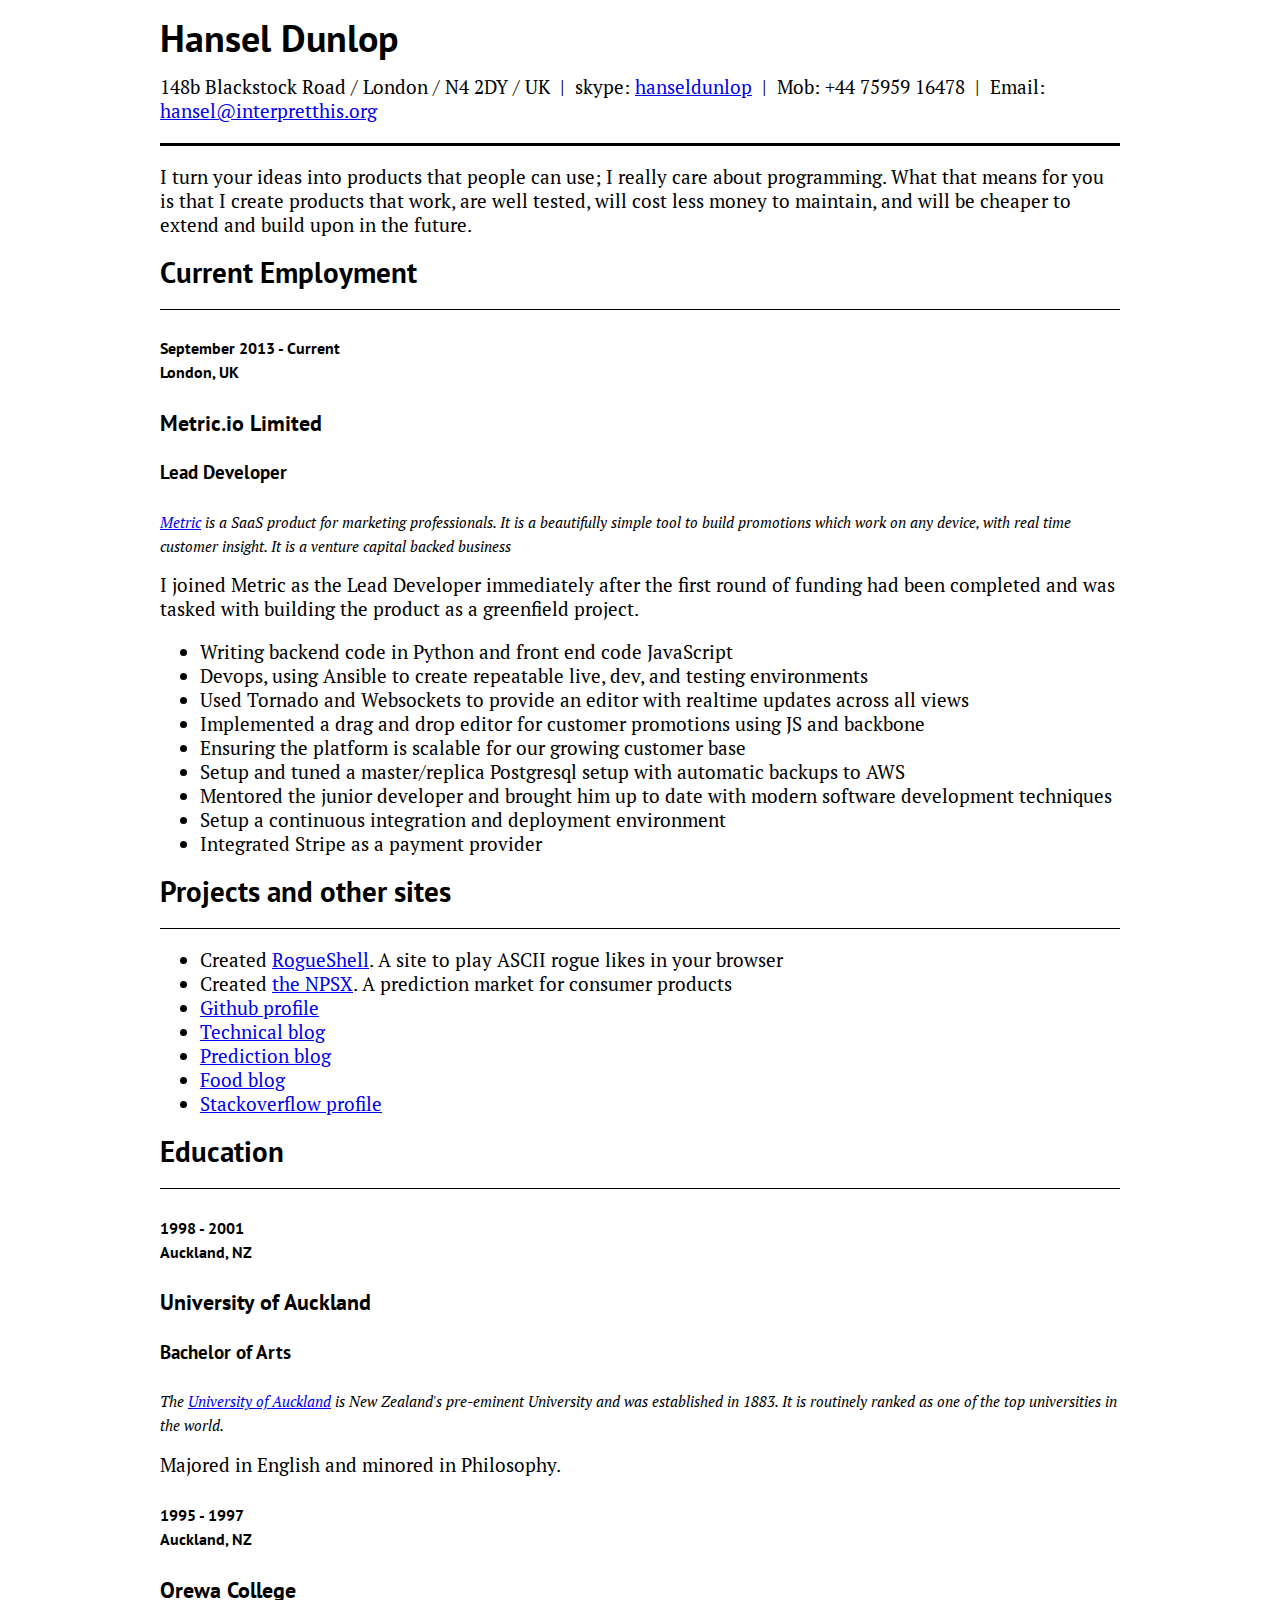
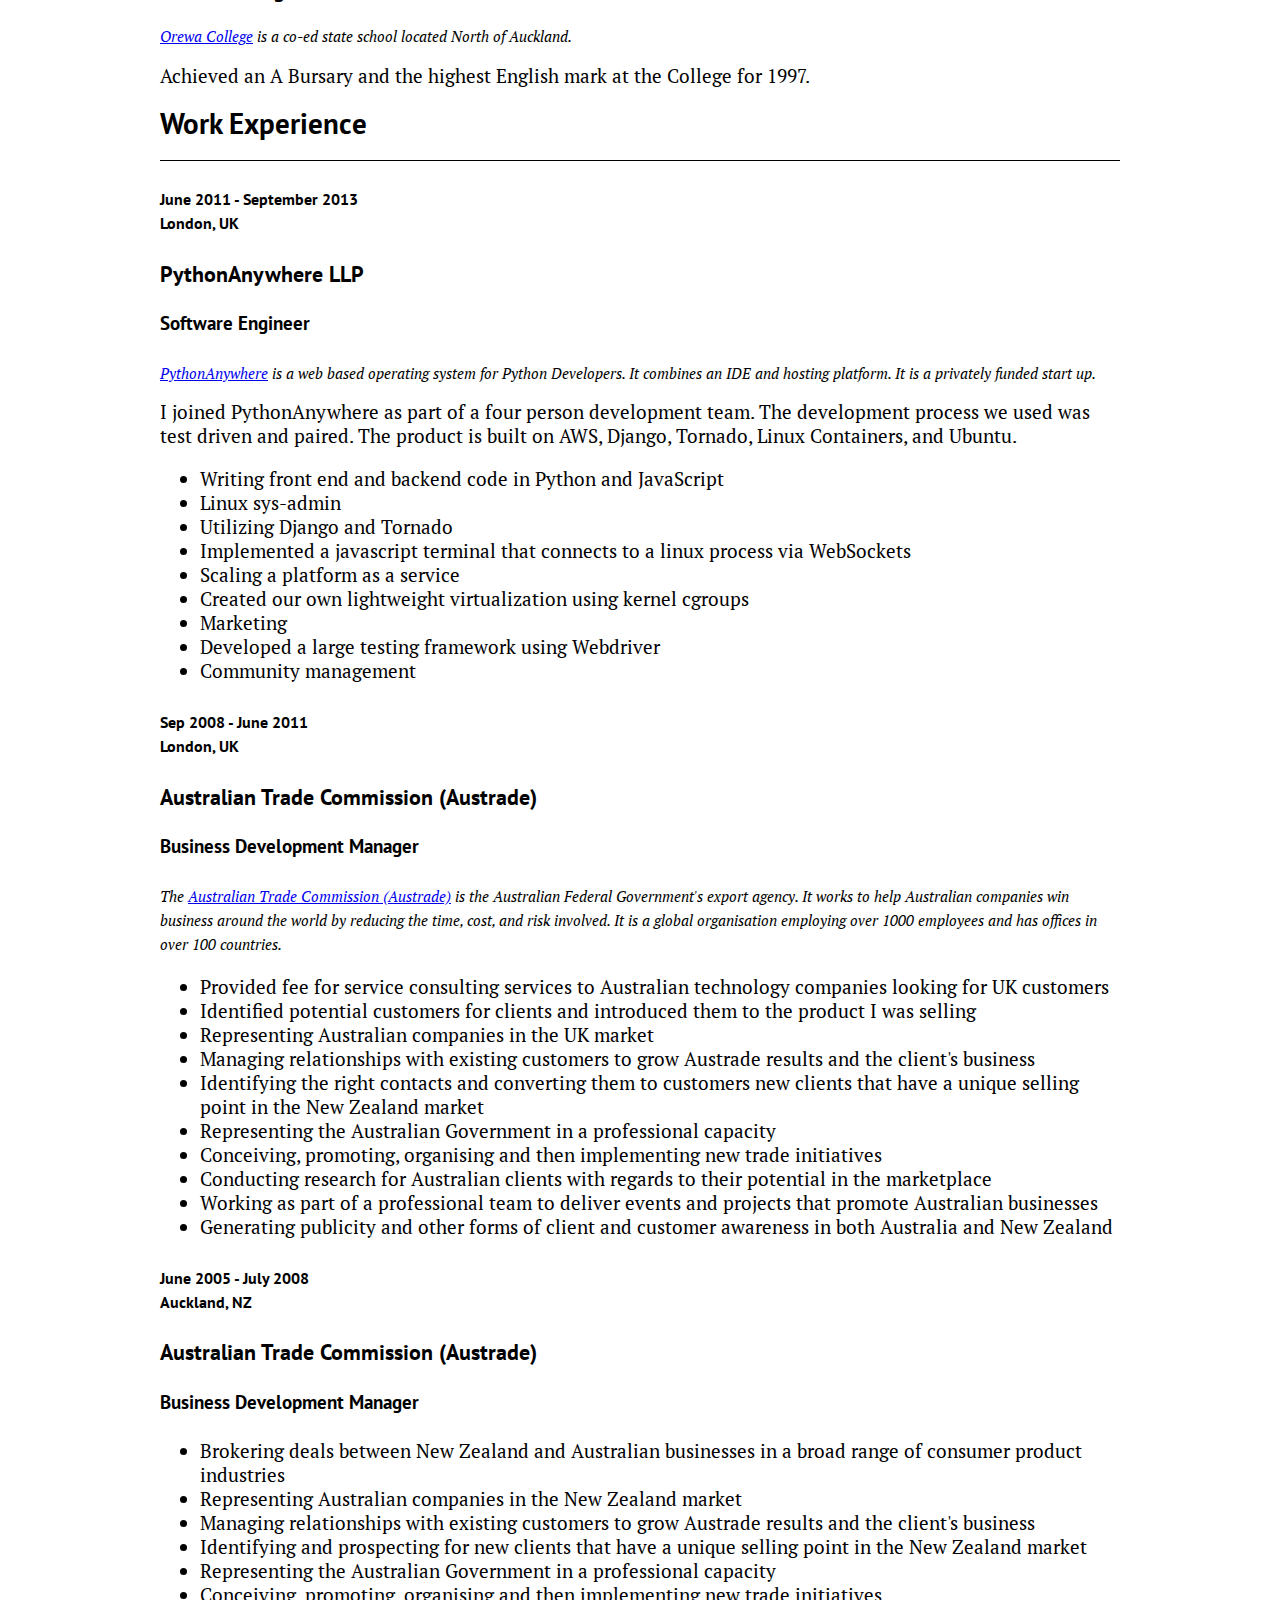
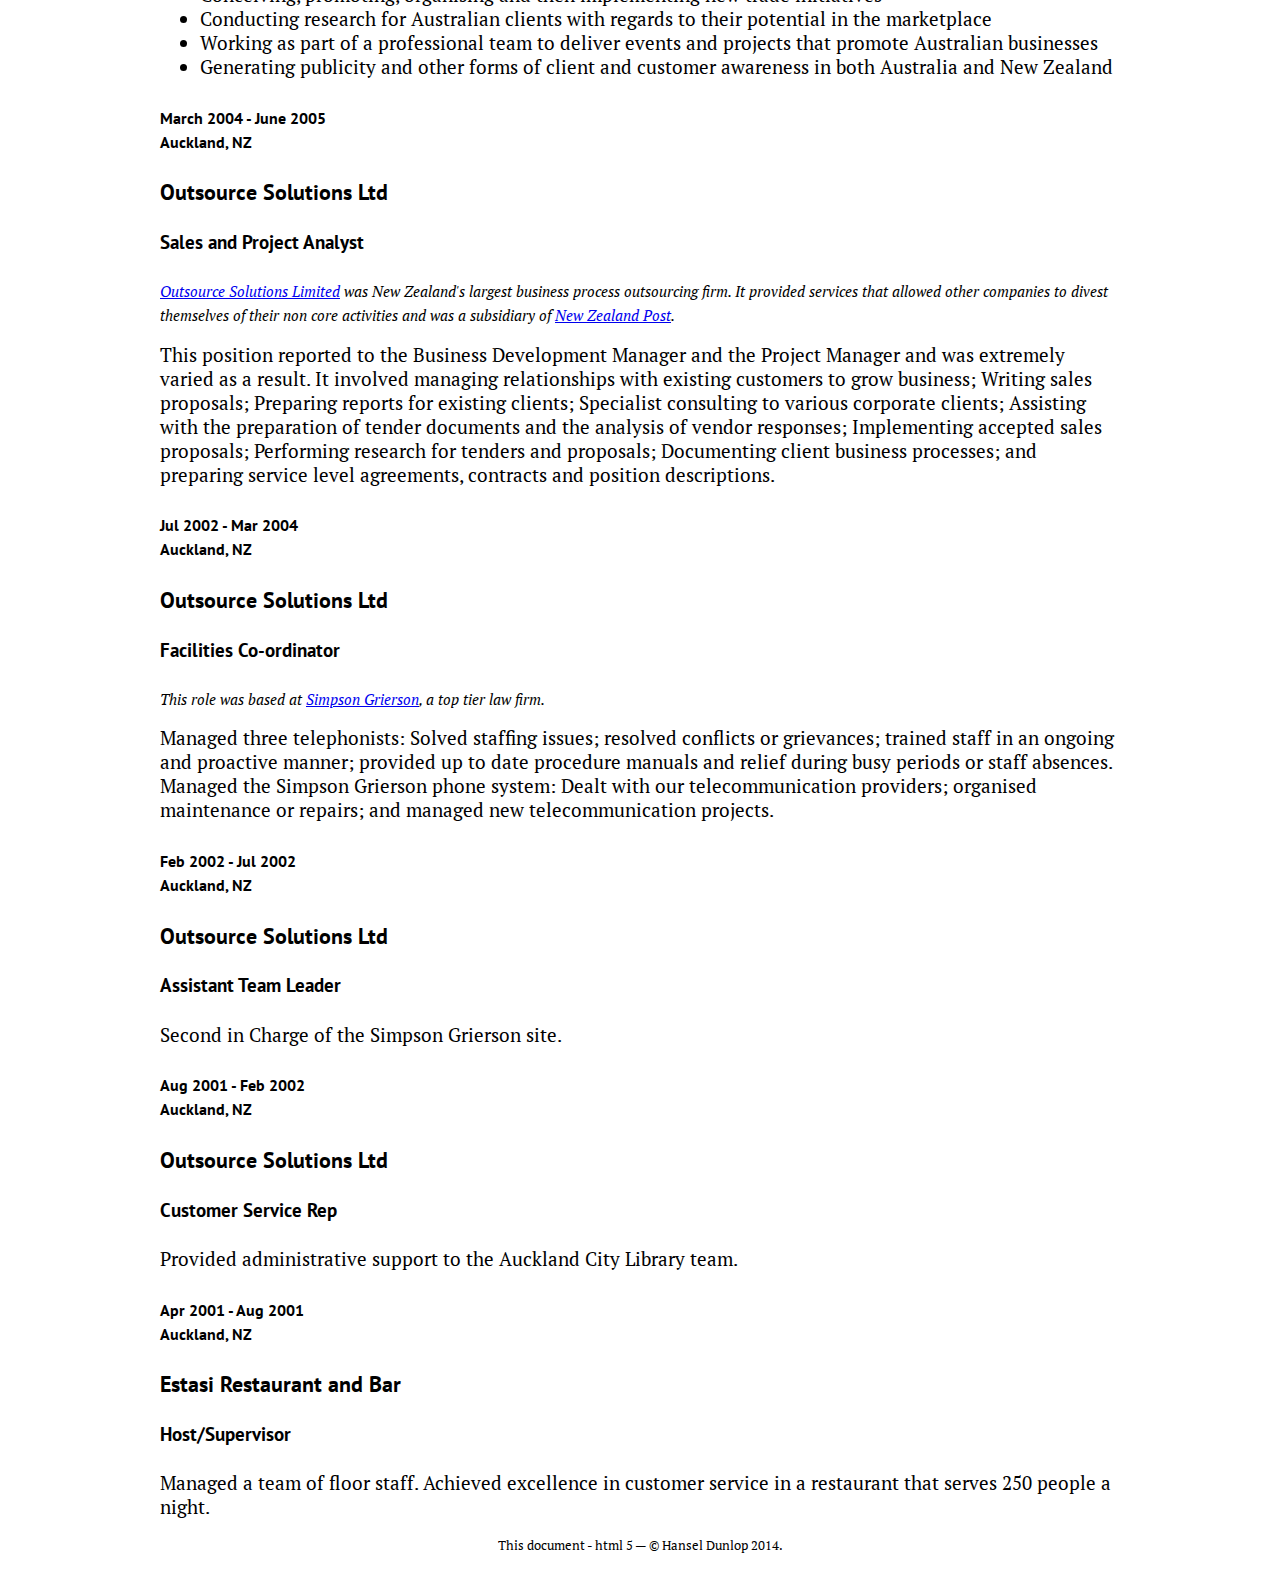
==== www.interpretthis.org/static/resume-responsive.html @ 885ff1b5 "First commit with both blogs and squid service bundled together" ====
<!doctype html> 

<html>

<head>

    <title>Hansel Dunlop - Resume</title>

    <meta charset="utf-8">
    <meta content="hansel,dunlop" name="keywords" />
    <meta content="Resume for Hansel Dunlop" name="description" />
    <meta content="vim" name="GENERATOR" />

    <meta content="Hansel Dunlop" name="author" />
    <meta content="Hansel Dunlop 2013" name="copyright" />
    <meta content="all" name="robots" />

    <link href='http://fonts.googleapis.com/css?family=PT+Serif:400,700,400italic,700italic' rel='stylesheet' type='text/css'>
    <link href='http://fonts.googleapis.com/css?family=PT+Sans+Narrow:400,700' rel='stylesheet' type='text/css'>
    <link href='http://fonts.googleapis.com/css?family=PT+Sans:400,700,400italic,700italic' rel='stylesheet' type='text/css'>

<style type="text/css">
    body {
        font-family: "PT Serif", serif;
        text-rendering: optimizeLegibility;
        font-size: 120%;
        line-height: 1.25em;
        margin: auto;
        width: 80%;
        max-width: 960px;
    }

    h1, h2, h3, h4, h5 {

        font-family: "PT Sans", monospace;

    }

    .additional-info {
        font-style: italic;
        font-size: 80%;
    }

    .divider {
        clear: both;
        margin-top: 5px;
        margin-bottom: 14px; 
        border-top: solid 1px #000;
    }

    .wide-divider {
        border-top: solid 3px #000;
    }

    .credits {
        font-size: 70%;
    }


</style>

</head>
<body>

<div id="content">
<h1>Hansel Dunlop</h1>
<p>
    148b Blackstock Road / London / N4 2DY / UK &nbsp;|&nbsp; 
    skype: <a href="skype:hanseldunlop">hanseldunlop</a> &nbsp;|&nbsp; 
    Mob: +44 75959 16478 &nbsp;|&nbsp; 
    Email: <a href="mailto:hansel@interpretthis.org">hansel@interpretthis.org</a>
</p>

<div class="divider wide-divider"></div>

<p>
    I turn your ideas into products that people can use; I really care about
    programming. What that means for you is that I create products that work, are
    well tested, will cost less money to maintain, and will be cheaper to extend
    and build upon in the future. 
</p>


<h2>Current Employment</h2>
<div class="divider"></div>

<h5>September 2013 - Current<br />London, UK</h5>
<h3>Metric.io Limited</h3>
<h4>Lead Developer</h4>

<div style="clear: both"></div>

<p class="additional-info"><a
    href="http://metric.io">Metric</a> is a SaaS product for marketing
professionals.  It is a beautifully simple tool to build promotions which work
on any device, with real time customer insight. It is a venture capital backed business
</p>

I joined Metric as the Lead Developer immediately after the first round of 
funding had been completed and was tasked with building the product as a greenfield
project.

<ul>
    <li>Writing backend code in Python and front end code JavaScript</li>
    <li>Devops, using Ansible to create repeatable live, dev, and testing environments</li>
    <li>Used Tornado and Websockets to provide an editor with realtime updates across all views</li>
    <li>Implemented a drag and drop editor for customer promotions using JS and backbone</li>
    <li>Ensuring the platform is scalable for our growing customer base</li>
    <li>Setup and tuned a master/replica Postgresql setup with automatic backups to AWS</li>
    <li>Mentored the junior developer and brought him up to date with modern software development techniques</li>
    <li>Setup a continuous integration and deployment environment</li>
    <li>Integrated Stripe as a payment provider</li>
</ul>

<h2>Projects and other sites</h2>
<div class="divider"></div>

<ul>
 

    <li>Created <a href="http://www.rogueshell.com">RogueShell</a>. A site to 
    play ASCII rogue likes in your browser </li>
  
    <li>Created <a href="http://thenpsx.com">the NPSX</a>. A prediction market
    for consumer products</li>
  
    <li><a href="https://github.com/aychedee">Github profile</a></li>
  
    <li><a href="http://www.aychedee.com/">Technical blog</a></li>
    <li><a href="http://www.interpretthis.org/">Prediction blog</a></li>
    <li><a href="http://www.ieatbuttons.com/">Food blog</a></li>
  
    <li><a href="http://stackoverflow.com/users/639295/aychedee">Stackoverflow profile</a></li>

 
</ul>


<h2>Education</h2>
<div class="divider"></div>
<h5>1998 - 2001<br />Auckland, NZ</h5>
<h3>University of Auckland</h3>
<h4>Bachelor of Arts</h4>
<div style="clear: both"></div>

<p class="additional-info">The <a href="http://www.auckland.ac.nz">University of Auckland</a> is New Zealand's pre-eminent University and was established in 1883. It is routinely ranked as one of the top universities in the world.</p>

Majored in English and minored in Philosophy.


<h5>1995 - 1997<br />Auckland, NZ</h5>
<h3>Orewa College</h3>
<div style="clear: both"></div>

<p class="additional-info"> <a href="http://www.orewa.school.nz">Orewa College</a> is a co-ed state school located North of Auckland.</p>

Achieved an A Bursary and the highest English mark at the College for 1997.





<h2>Work Experience</h2>
<div class="divider"></div>

<h5>June 2011 - September 2013<br />London, UK</h5>
<h3>PythonAnywhere LLP</h3>
<h4>Software Engineer</h4>

<div style="clear: both"></div>

<p class="additional-info"><a
    href="http://www.pythonanywhere.com">PythonAnywhere</a> is a web based 
    operating system for Python Developers. It combines an IDE and hosting
    platform. It is a privately funded start up. 
</p>

I joined PythonAnywhere as part of a four person development team. The
development process we used was test driven and paired. The product is built on
AWS, Django, Tornado, Linux Containers, and Ubuntu. 

<ul>
    <li>Writing front end and backend code in Python and JavaScript</li>
    <li>Linux sys-admin</li>
    <li>Utilizing Django and Tornado</li>
    <li>Implemented a javascript terminal that connects to a linux process via WebSockets</li>
    <li>Scaling a platform as a service</li>
    <li>Created our own lightweight virtualization using kernel cgroups</li>
    <li>Marketing</li>
    <li>Developed a large testing framework using Webdriver</li>
    <li>Community management</li>

</ul>

<h5>Sep 2008 - June 2011<br />London, UK</h5>
<h3>Australian Trade Commission (Austrade)</h3>
<h4>Business Development Manager</h4>

<div style="clear: both"></div>

<p class="additional-info">The <a href="http://www.austrade.com">Australian Trade Commission (Austrade)</a> is the Australian Federal Government's export agency.
It works to help Australian companies win business around the world by reducing the time, cost, and risk involved. It is a global 
organisation employing over 1000 employees and has offices in over 100 countries.</p>


<ul>
    <li>Provided fee for service consulting services to Australian technology companies looking for UK customers</li>
    <li>Identified potential customers for clients and introduced them to the product I was selling</li>
    <li>Representing Australian companies in the UK market</li>  
    <li>Managing relationships with existing customers to grow Austrade results and the client's business</li>
    <li>Identifying the right contacts and converting them to customers new clients that have a unique selling point in the New Zealand market </li> 
    <li>Representing the Australian Government in a professional capacity</li> 
    <li>Conceiving, promoting, organising and then implementing new trade initiatives</li> 
    <li>Conducting research for Australian clients with regards to their potential in the marketplace</li> 
    <li>Working as part of a professional team to deliver events and projects that promote Australian businesses</li> 
    <li>Generating publicity and other forms of client and customer awareness in both Australia and New Zealand</li> 

</ul>

<h5>June 2005 - July 2008<br />Auckland, NZ</h5>
<h3>Australian Trade Commission (Austrade)</h3>
<h4>Business Development Manager</h4>


<div style="clear: both"></div>
<p></p>


<ul>
        <li>Brokering deals between New Zealand and Australian businesses in a broad range of consumer product industries</li>
        <li>Representing Australian companies in the New Zealand market  
        <li>Managing relationships with existing customers to grow Austrade results and the client's business</li>
        <li>Identifying and prospecting for new clients that have a unique selling point in the New Zealand market </li> 
        <li>Representing the Australian Government in a professional capacity</li> 
        <li>Conceiving, promoting, organising and then implementing new trade initiatives</li> 
        <li>Conducting research for Australian clients with regards to their potential in the marketplace</li> 
        <li>Working as part of a professional team to deliver events and projects that promote Australian businesses</li> 
        <li>Generating publicity and other forms of client and customer awareness in both Australia and New Zealand</li> 

</ul>


<h5>March 2004 - June 2005<br />
Auckland, NZ</h5>

<h3>Outsource Solutions Ltd</h4>
<h4>Sales and Project Analyst</h4>

<p class="additional-info">
    <a href="http://www.outsourcenz.co.nz">Outsource Solutions Limited</a> was
    New Zealand's largest business process outsourcing firm. It provided
    services that allowed other companies to divest themselves of their non
    core activities and was a subsidiary of 
    <a href="http://www.nzpost.co.nz">New Zealand Post</a>.
</p>

    This position reported to the Business Development Manager and the Project
    Manager and was extremely varied as a result. It involved managing
    relationships with existing customers to grow business; Writing sales
    proposals; Preparing reports for existing clients; Specialist consulting to
    various corporate clients; Assisting with the preparation of tender
    documents and the analysis of vendor responses; Implementing accepted sales
    proposals; Performing research for tenders and proposals; Documenting
    client business processes; and preparing service level agreements,
    contracts and position descriptions.


<h5>Jul 2002 - Mar 2004<br />Auckland, NZ</h5>
<h3>Outsource Solutions Ltd</h3>
<h4>Facilities Co-ordinator</h4>

<p class="additional-info">
    This role was based at <a href="http://www.simpsongrierson.com">Simpson
    Grierson</a>, a top tier law firm.
</p>

  Managed three telephonists: Solved staffing issues; resolved 
  conflicts or grievances; trained staff in an ongoing and proactive manner; 
  provided up to date procedure manuals and relief during busy periods or staff 
  absences. Managed the Simpson Grierson phone system: Dealt with our 
  telecommunication providers; organised maintenance or repairs; and managed new 
  telecommunication projects.


<h5>Feb 2002 - Jul 2002<br />Auckland, NZ</h5>
<h3>Outsource Solutions Ltd</h3>
<h4>Assistant Team Leader</h4>
<p></p>
Second in Charge of the Simpson Grierson site.


<h5>Aug 2001 - Feb 2002<br />Auckland, NZ</h5>
<h3>Outsource Solutions Ltd</h3>
<h4>Customer Service Rep</h4>
<p></p>
Provided administrative support to the Auckland City Library team.


<h5>Apr 2001 - Aug 2001<br />Auckland, NZ</h5>
<h3>Estasi Restaurant and Bar</h3>
<h4>Host/Supervisor</h4><p></p>

Managed a team of floor staff. Achieved excellence in customer service in a 
restaurant that serves 250 people a night.


<p class="credits" style="text-align: center;">
    This document - html 5 &mdash;
    &copy; Hansel Dunlop 2014.
</p>

</div>

</body>

</html>
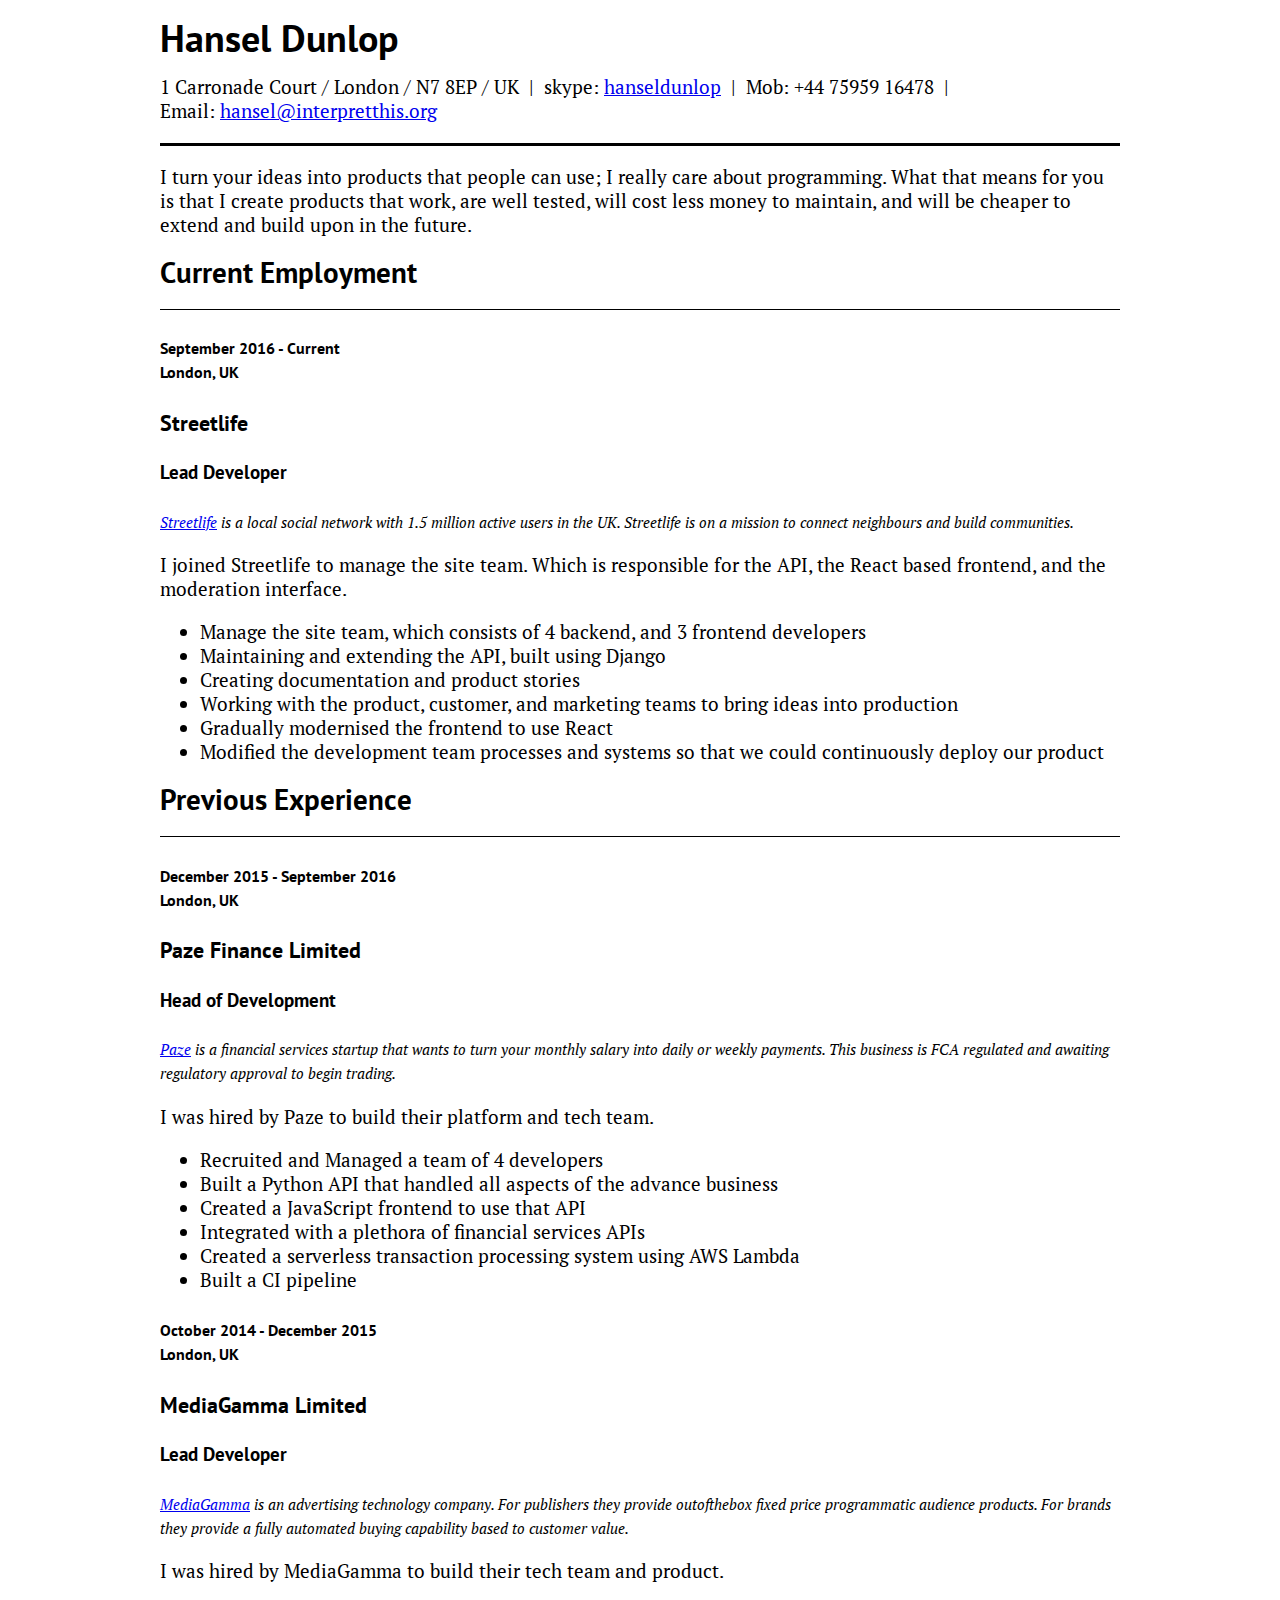
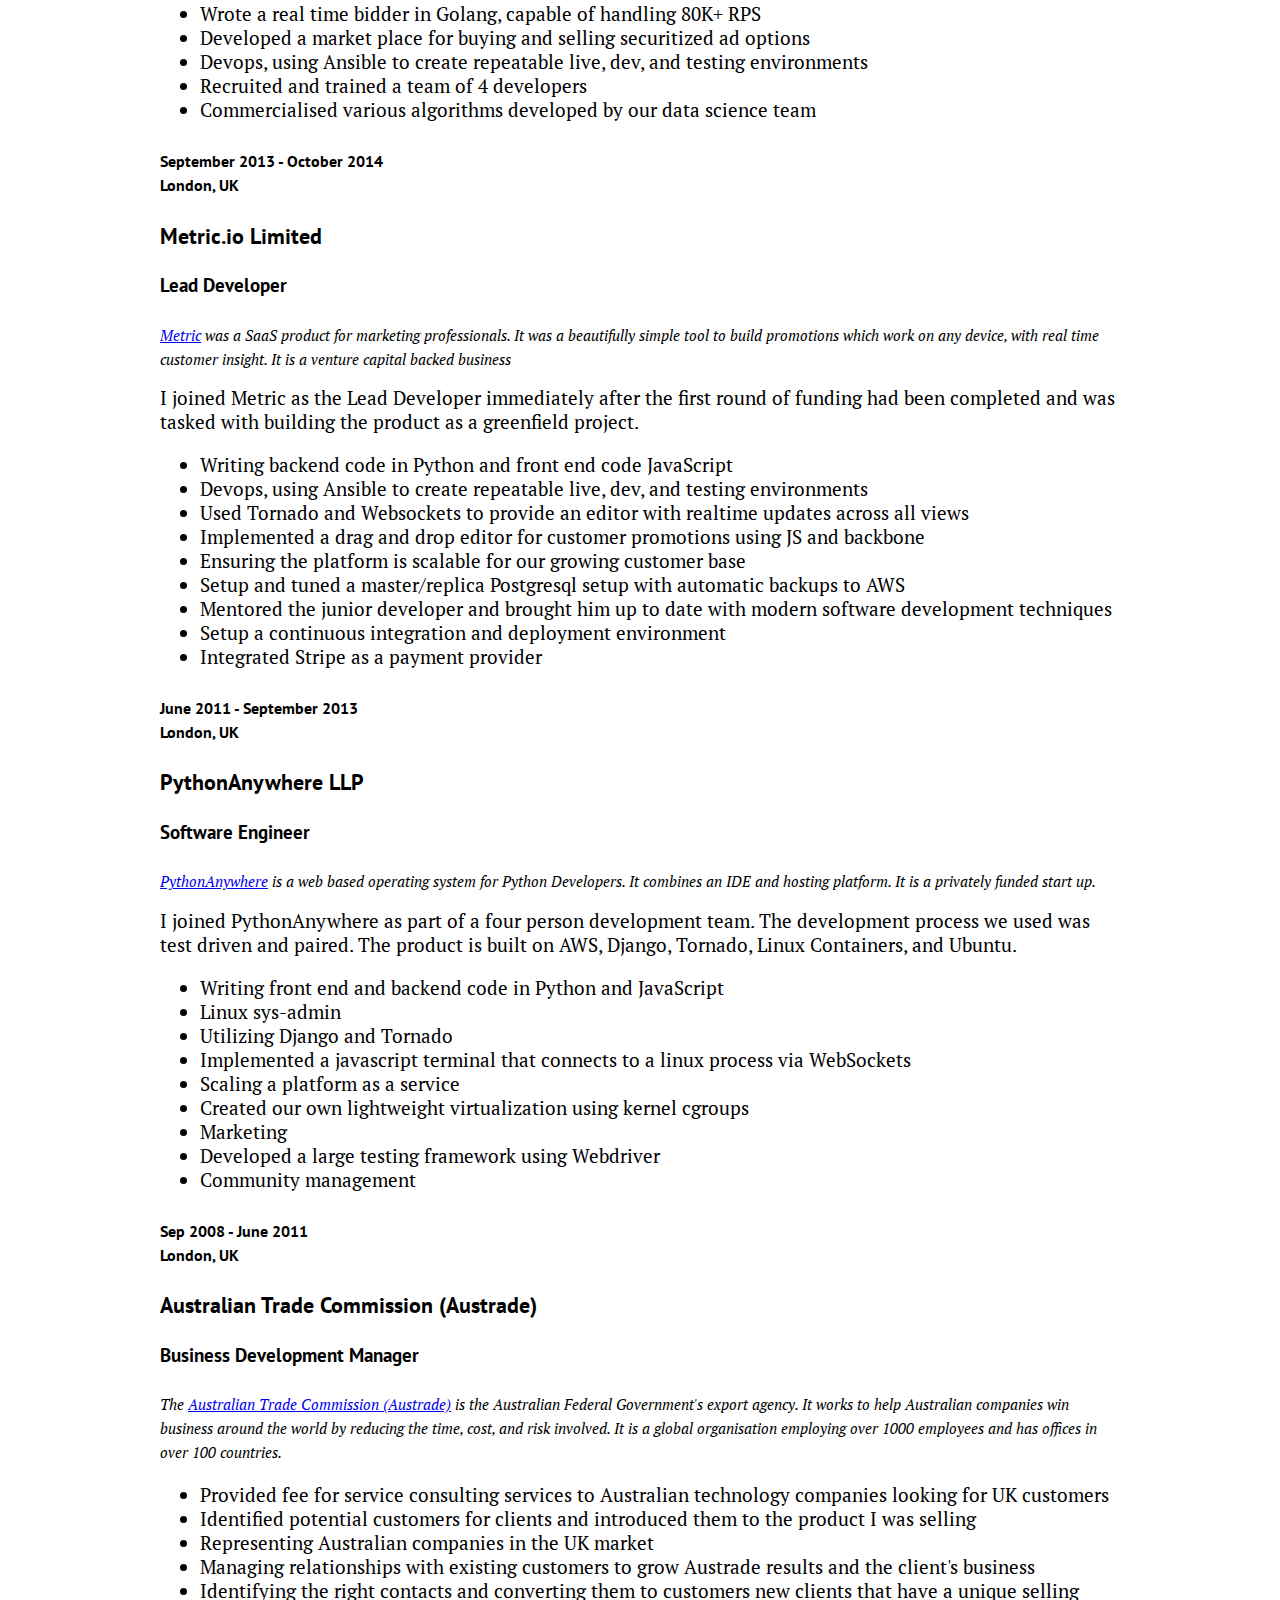
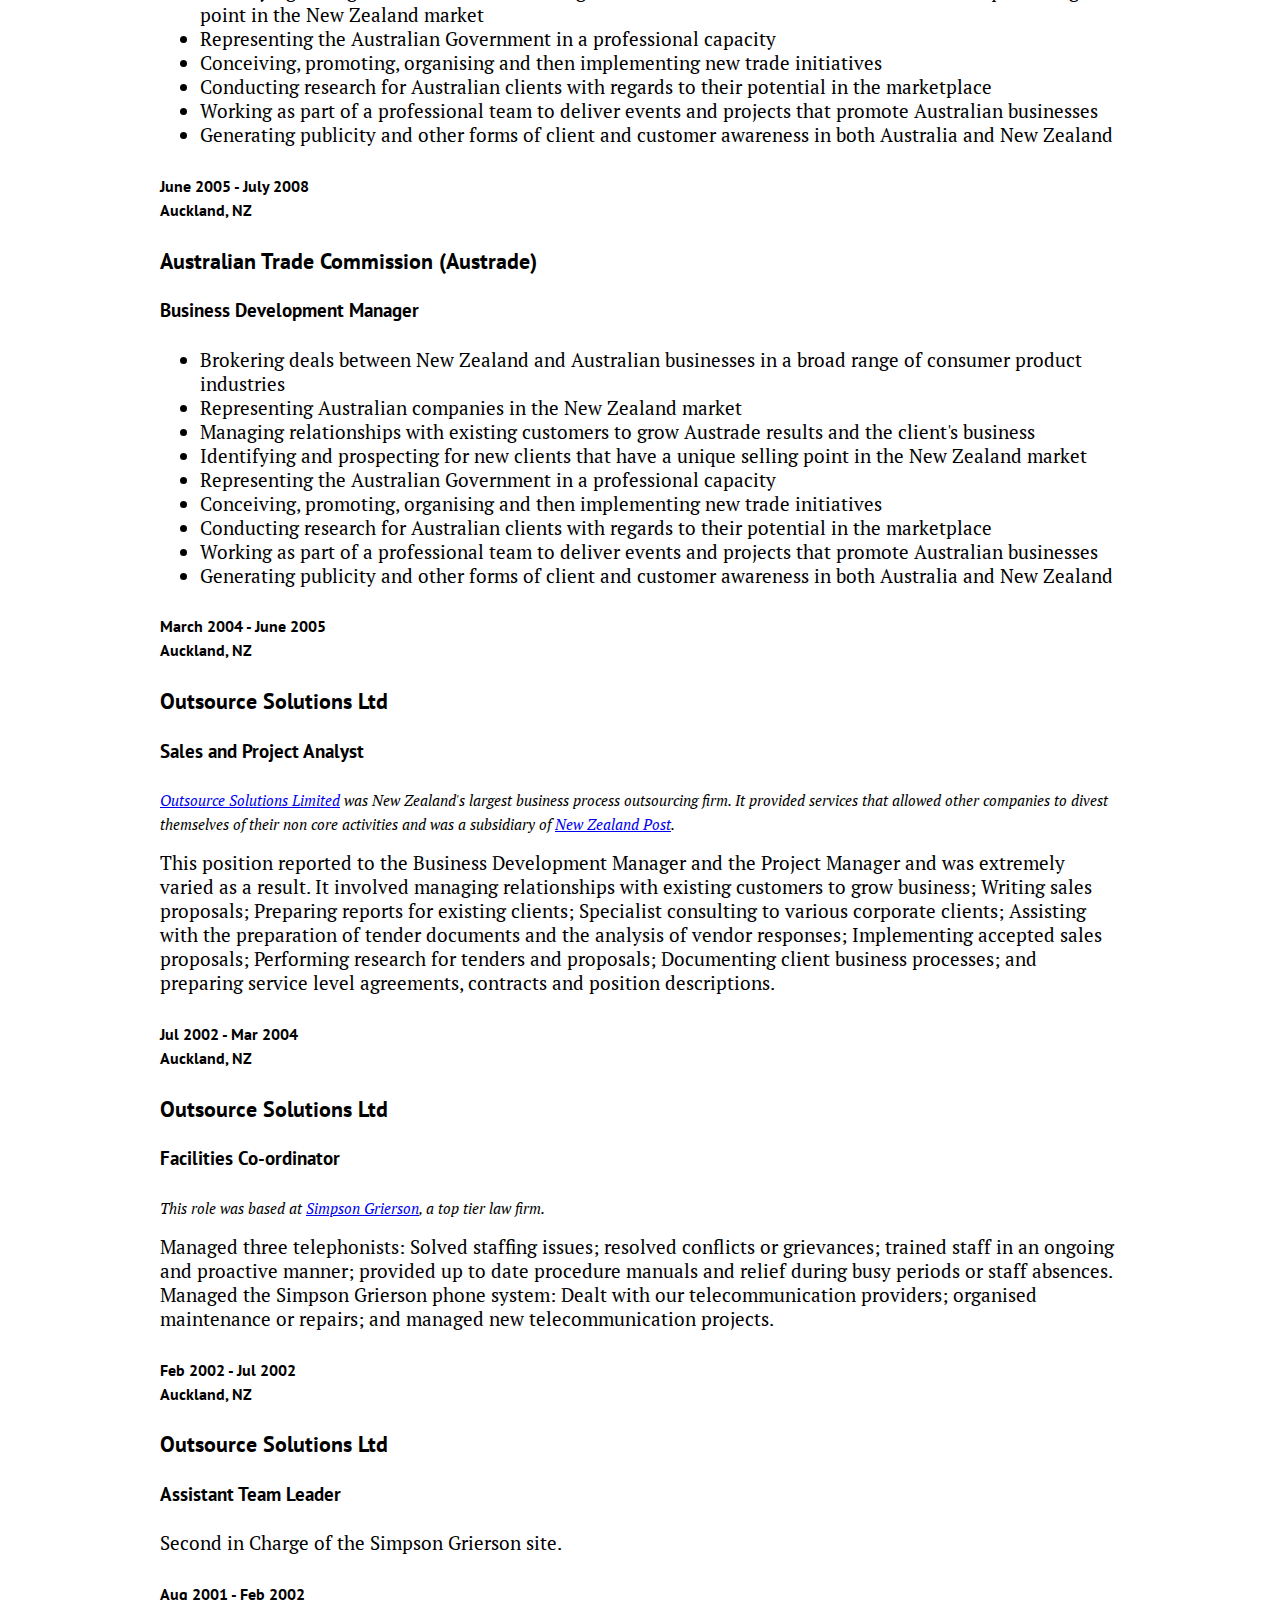
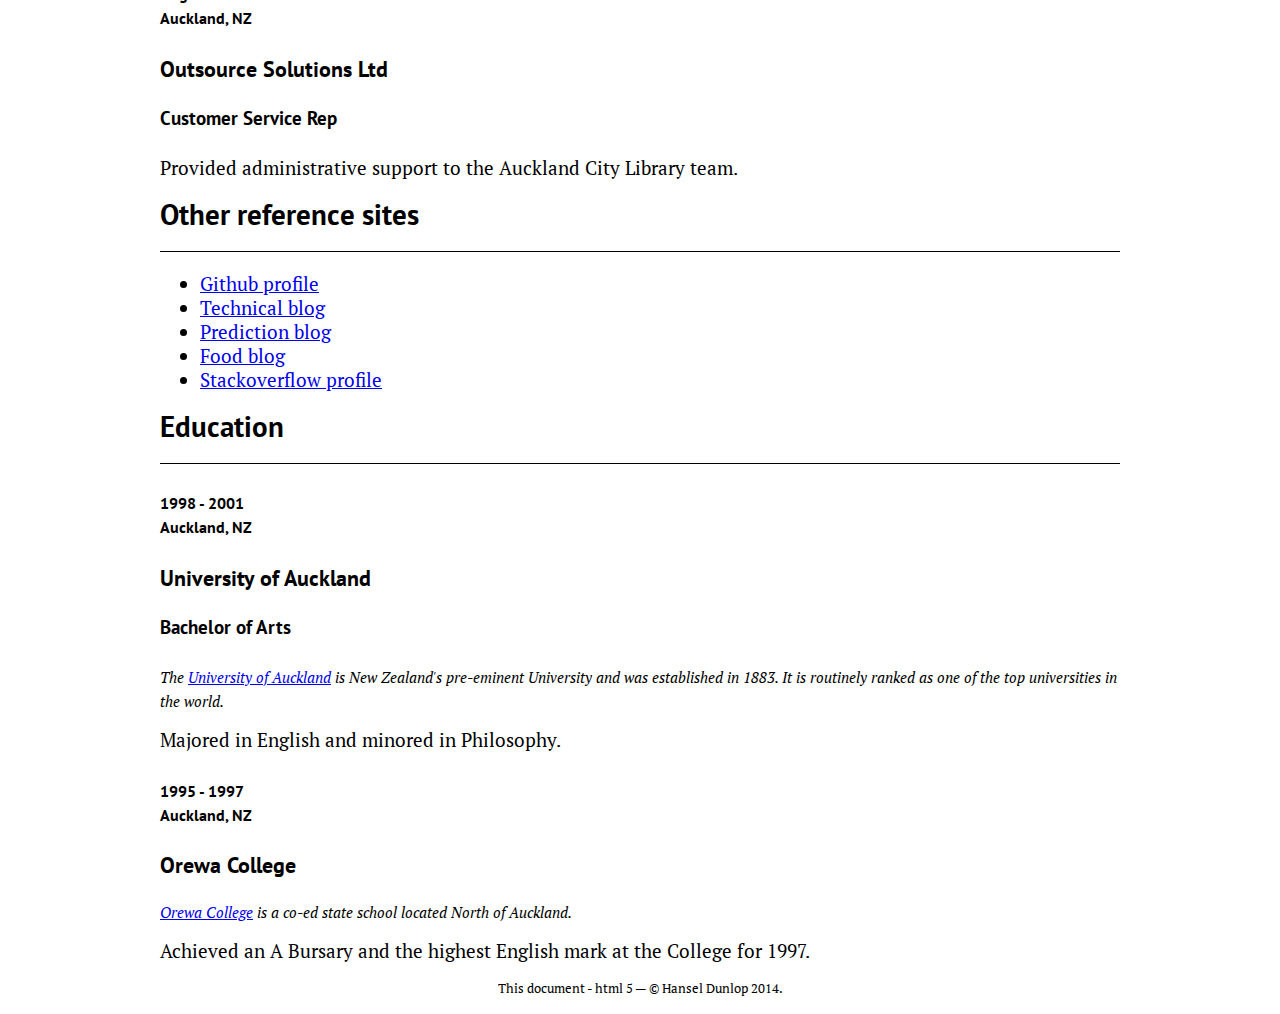
==== commit 6e03b345: "Latest version of resume" ====
--- a/www.interpretthis.org/static/resume-responsive.html
+++ b/www.interpretthis.org/static/resume-responsive.html
@@ -1,3 +1,4 @@
+
 <!doctype html> 
 
 <html>
@@ -15,9 +16,9 @@
     <meta content="Hansel Dunlop 2013" name="copyright" />
     <meta content="all" name="robots" />
 
-    <link href='http://fonts.googleapis.com/css?family=PT+Serif:400,700,400italic,700italic' rel='stylesheet' type='text/css'>
-    <link href='http://fonts.googleapis.com/css?family=PT+Sans+Narrow:400,700' rel='stylesheet' type='text/css'>
-    <link href='http://fonts.googleapis.com/css?family=PT+Sans:400,700,400italic,700italic' rel='stylesheet' type='text/css'>
+    <link href='https://fonts.googleapis.com/css?family=PT+Serif:400,700,400italic,700italic' rel='stylesheet' type='text/css'>
+    <link href='https://fonts.googleapis.com/css?family=PT+Sans+Narrow:400,700' rel='stylesheet' type='text/css'>
+    <link href='https://fonts.googleapis.com/css?family=PT+Sans:400,700,400italic,700italic' rel='stylesheet' type='text/css'>
 
 <style type="text/css">
     body {
@@ -52,6 +53,10 @@
         border-top: solid 3px #000;
     }
 
+    span.avoidbreak {
+        display: inline-block;
+    }
+
     .credits {
         font-size: 70%;
     }
@@ -65,10 +70,10 @@
 <div id="content">
 <h1>Hansel Dunlop</h1>
 <p>
-    148b Blackstock Road / London / N4 2DY / UK &nbsp;|&nbsp; 
-    skype: <a href="skype:hanseldunlop">hanseldunlop</a> &nbsp;|&nbsp; 
-    Mob: +44 75959 16478 &nbsp;|&nbsp; 
-    Email: <a href="mailto:hansel@interpretthis.org">hansel@interpretthis.org</a>
+    <span class="avoidbreak">1 Carronade Court / London / N7 8EP / UK &nbsp;|&nbsp;</span>
+    <span class="avoidbreak">skype: <a href="skype:hanseldunlop">hanseldunlop</a> &nbsp;|&nbsp;</span>
+    <span class="avoidbreak">Mob: +44 75959 16478 &nbsp;|&nbsp;</span>
+    <span class="avoidbreak">Email: <a href="mailto:hansel@interpretthis.org">hansel@interpretthis.org</a></span>
 </p>
 
 <div class="divider wide-divider"></div>
@@ -84,15 +89,79 @@
 <h2>Current Employment</h2>
 <div class="divider"></div>
 
-<h5>September 2013 - Current<br />London, UK</h5>
+<h5>September 2016 - Current<br />London, UK</h5>
+<h3>Streetlife</h3>
+<h4>Lead Developer</h4>
+
+<div style="clear: both"></div>
+
+<p class="additional-info"><a
+    href="http://www.streetlife.com/">Streetlife</a> is a local social network with 1.5 million active users in the UK. Streetlife is on a mission to connect neighbours and build communities.
+</p>
+
+<p>I joined Streetlife to manage the site team. Which is responsible for the API, the React based frontend, and the moderation interface.</p>
+
+<ul>
+    <li>Manage the site team, which consists of 4 backend, and 3 frontend developers</li>
+    <li>Maintaining and extending the API, built using Django</li>
+    <li>Creating documentation and product stories</li>
+    <li>Working with the product, customer, and marketing teams to bring ideas into production</li>
+    <li>Gradually modernised the frontend to use React</li>
+    <li>Modified the development team processes and systems so that we could continuously deploy our product</li>
+</ul>
+
+
+<h2>Previous Experience</h2>
+<div class="divider"></div>
+
+<h5>December 2015 - September 2016<br />London, UK</h5>
+<h3>Paze Finance Limited</h3>
+<h4>Head of Development</h4>
+
+<div style="clear: both"></div>
+
+<p class="additional-info"><a
+    href="http://www.paze.me/">Paze</a> is a financial services startup that wants to turn your monthly salary into daily or weekly payments. This business is FCA regulated and awaiting regulatory approval to begin trading.
+</p>
+
+<p>I was hired by Paze to build their platform and tech team. </p>
+
+<ul>
+    <li>Recruited and Managed a team of 4 developers</li>
+    <li>Built a Python API that handled all aspects of the advance business</li>
+    <li>Created a JavaScript frontend to use that API</li>
+    <li>Integrated with a plethora of financial services APIs</li>
+    <li>Created a serverless transaction processing system using AWS Lambda</li>
+    <li>Built a CI pipeline</li>
+</ul>
+
+<h5>October 2014 - December 2015<br />London, UK</h5>
+<h3>MediaGamma Limited</h3>
+<h4>Lead Developer</h4>
+
+<p class="additional-info"><a
+   href="http://www.mediagamma.com/">MediaGamma</a> is an advertising technology company. 
+For publishers they provide out­of­the­box fixed price programmatic audience products. 
+For brands they provide a fully automated buying capability based to customer value.</p>
+<p>I was hired by MediaGamma to build their tech team and product.</p>
+
+<ul>
+    <li>Wrote a real time bidder in Golang, capable of handling 80K+ RPS</li>
+    <li>Developed a market place for buying and selling securitized ad options</li>
+    <li>Devops, using Ansible to create repeatable live, dev, and testing environments</li>
+    <li>Recruited and trained a team of 4 developers</li>
+    <li>Commercialised various algorithms developed by our data science team</li>
+</ul>
+
+<h5>September 2013 - October 2014<br />London, UK</h5>
 <h3>Metric.io Limited</h3>
 <h4>Lead Developer</h4>
 
 <div style="clear: both"></div>
 
 <p class="additional-info"><a
-    href="http://metric.io">Metric</a> is a SaaS product for marketing
-professionals.  It is a beautifully simple tool to build promotions which work
+    href="http://metric.io">Metric</a> was a SaaS product for marketing
+professionals.  It was a beautifully simple tool to build promotions which work
 on any device, with real time customer insight. It is a venture capital backed business
 </p>
 
@@ -111,57 +180,6 @@
     <li>Setup a continuous integration and deployment environment</li>
     <li>Integrated Stripe as a payment provider</li>
 </ul>
-
-<h2>Projects and other sites</h2>
-<div class="divider"></div>
-
-<ul>
- 
-
-    <li>Created <a href="http://www.rogueshell.com">RogueShell</a>. A site to 
-    play ASCII rogue likes in your browser </li>
-  
-    <li>Created <a href="http://thenpsx.com">the NPSX</a>. A prediction market
-    for consumer products</li>
-  
-    <li><a href="https://github.com/aychedee">Github profile</a></li>
-  
-    <li><a href="http://www.aychedee.com/">Technical blog</a></li>
-    <li><a href="http://www.interpretthis.org/">Prediction blog</a></li>
-    <li><a href="http://www.ieatbuttons.com/">Food blog</a></li>
-  
-    <li><a href="http://stackoverflow.com/users/639295/aychedee">Stackoverflow profile</a></li>
-
- 
-</ul>
-
-
-<h2>Education</h2>
-<div class="divider"></div>
-<h5>1998 - 2001<br />Auckland, NZ</h5>
-<h3>University of Auckland</h3>
-<h4>Bachelor of Arts</h4>
-<div style="clear: both"></div>
-
-<p class="additional-info">The <a href="http://www.auckland.ac.nz">University of Auckland</a> is New Zealand's pre-eminent University and was established in 1883. It is routinely ranked as one of the top universities in the world.</p>
-
-Majored in English and minored in Philosophy.
-
-
-<h5>1995 - 1997<br />Auckland, NZ</h5>
-<h3>Orewa College</h3>
-<div style="clear: both"></div>
-
-<p class="additional-info"> <a href="http://www.orewa.school.nz">Orewa College</a> is a co-ed state school located North of Auckland.</p>
-
-Achieved an A Bursary and the highest English mark at the College for 1997.
-
-
-
-
-
-<h2>Work Experience</h2>
-<div class="divider"></div>
 
 <h5>June 2011 - September 2013<br />London, UK</h5>
 <h3>PythonAnywhere LLP</h3>
@@ -295,13 +313,43 @@
 <p></p>
 Provided administrative support to the Auckland City Library team.
 
-
-<h5>Apr 2001 - Aug 2001<br />Auckland, NZ</h5>
-<h3>Estasi Restaurant and Bar</h3>
-<h4>Host/Supervisor</h4><p></p>
-
-Managed a team of floor staff. Achieved excellence in customer service in a 
-restaurant that serves 250 people a night.
+<h2>Other reference sites</h2>
+<div class="divider"></div>
+
+<ul>
+
+    <li><a href="https://github.com/aychedee">Github profile</a></li>
+  
+    <li><a href="http://www.aychedee.com/">Technical blog</a></li>
+    <li><a href="http://www.interpretthis.org/">Prediction blog</a></li>
+    <li><a href="http://www.ieatbuttons.com/">Food blog</a></li>
+  
+    <li><a href="http://stackoverflow.com/users/639295/aychedee">Stackoverflow profile</a></li>
+
+ 
+</ul>
+
+
+<h2>Education</h2>
+<div class="divider"></div>
+<h5>1998 - 2001<br />Auckland, NZ</h5>
+<h3>University of Auckland</h3>
+<h4>Bachelor of Arts</h4>
+<div style="clear: both"></div>
+
+<p class="additional-info">The <a href="http://www.auckland.ac.nz">University of Auckland</a> is New Zealand's pre-eminent University and was established in 1883. It is routinely ranked as one of the top universities in the world.</p>
+
+Majored in English and minored in Philosophy.
+
+
+<h5>1995 - 1997<br />Auckland, NZ</h5>
+<h3>Orewa College</h3>
+<div style="clear: both"></div>
+
+<p class="additional-info"> <a href="http://www.orewa.school.nz">Orewa College</a> is a co-ed state school located North of Auckland.</p>
+
+Achieved an A Bursary and the highest English mark at the College for 1997.
+
 
 
 <p class="credits" style="text-align: center;">
@@ -314,3 +362,4 @@
 </body>
 
 </html>
+
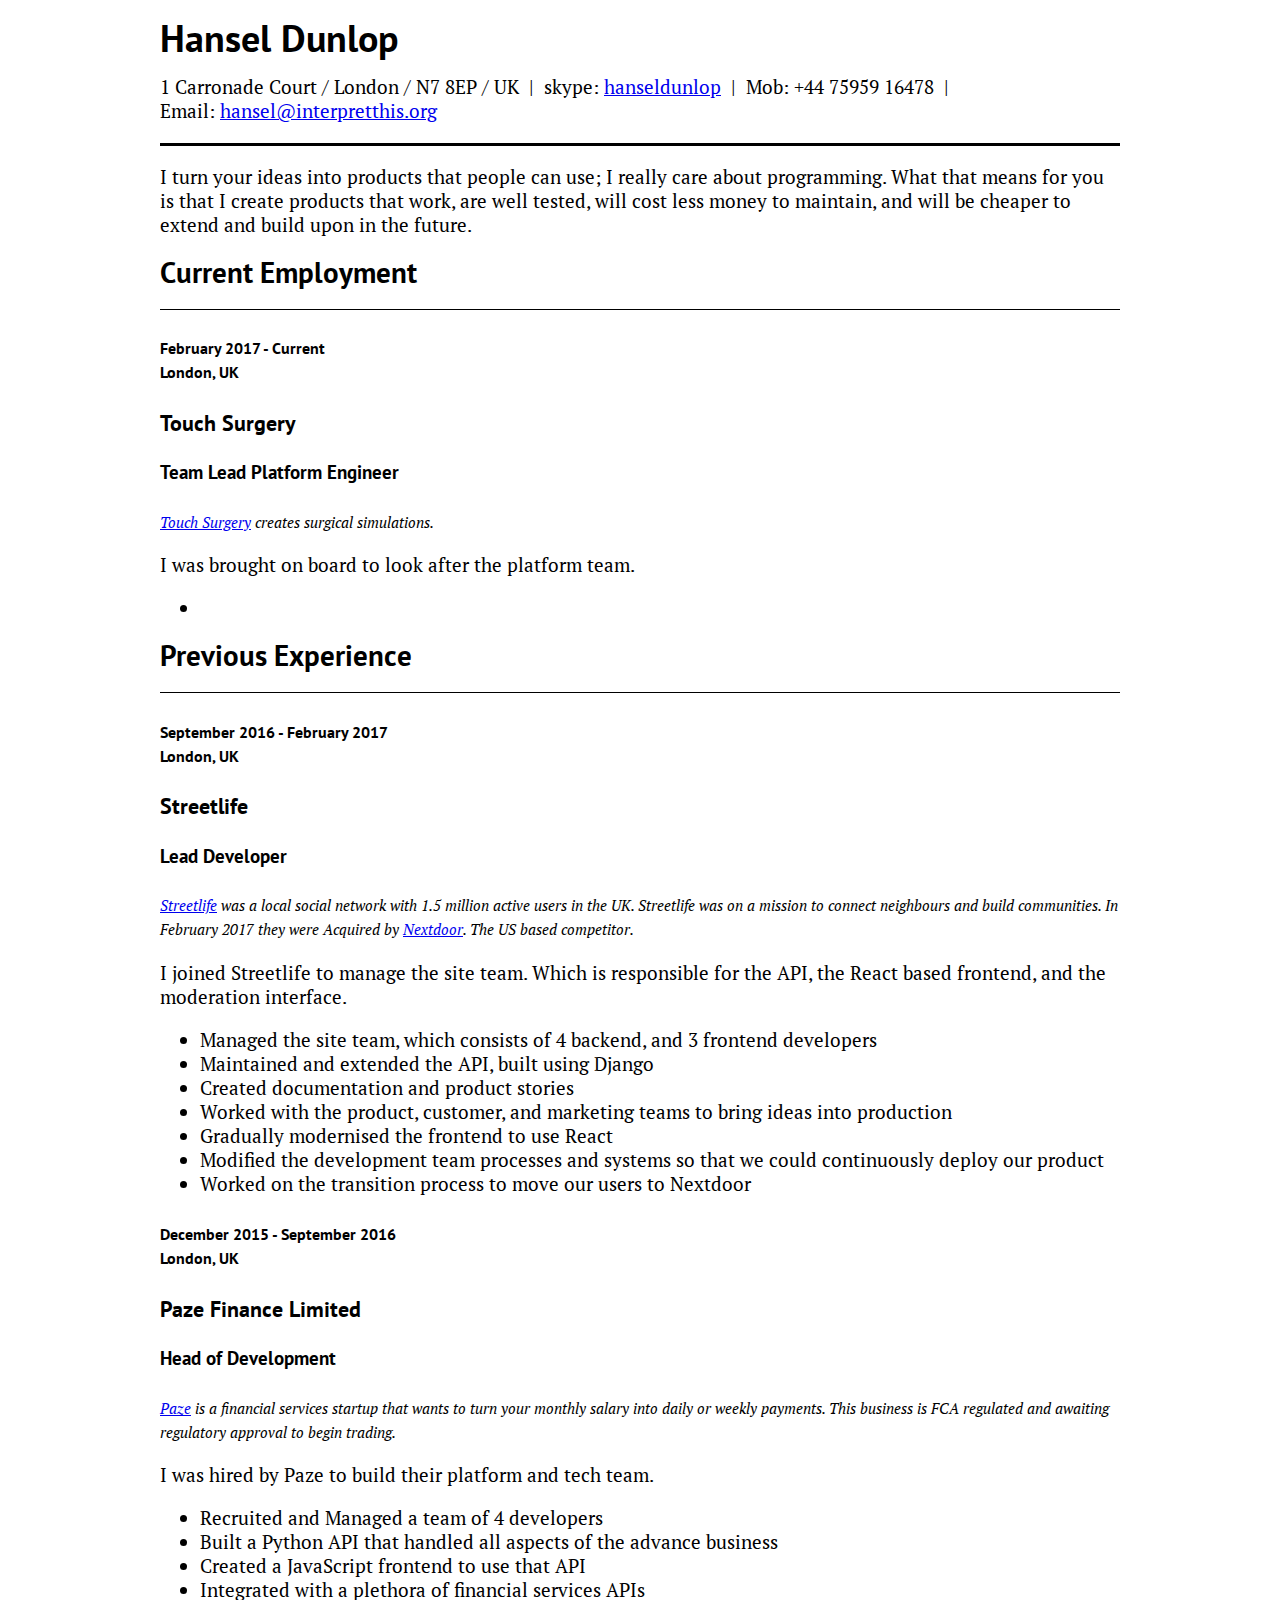
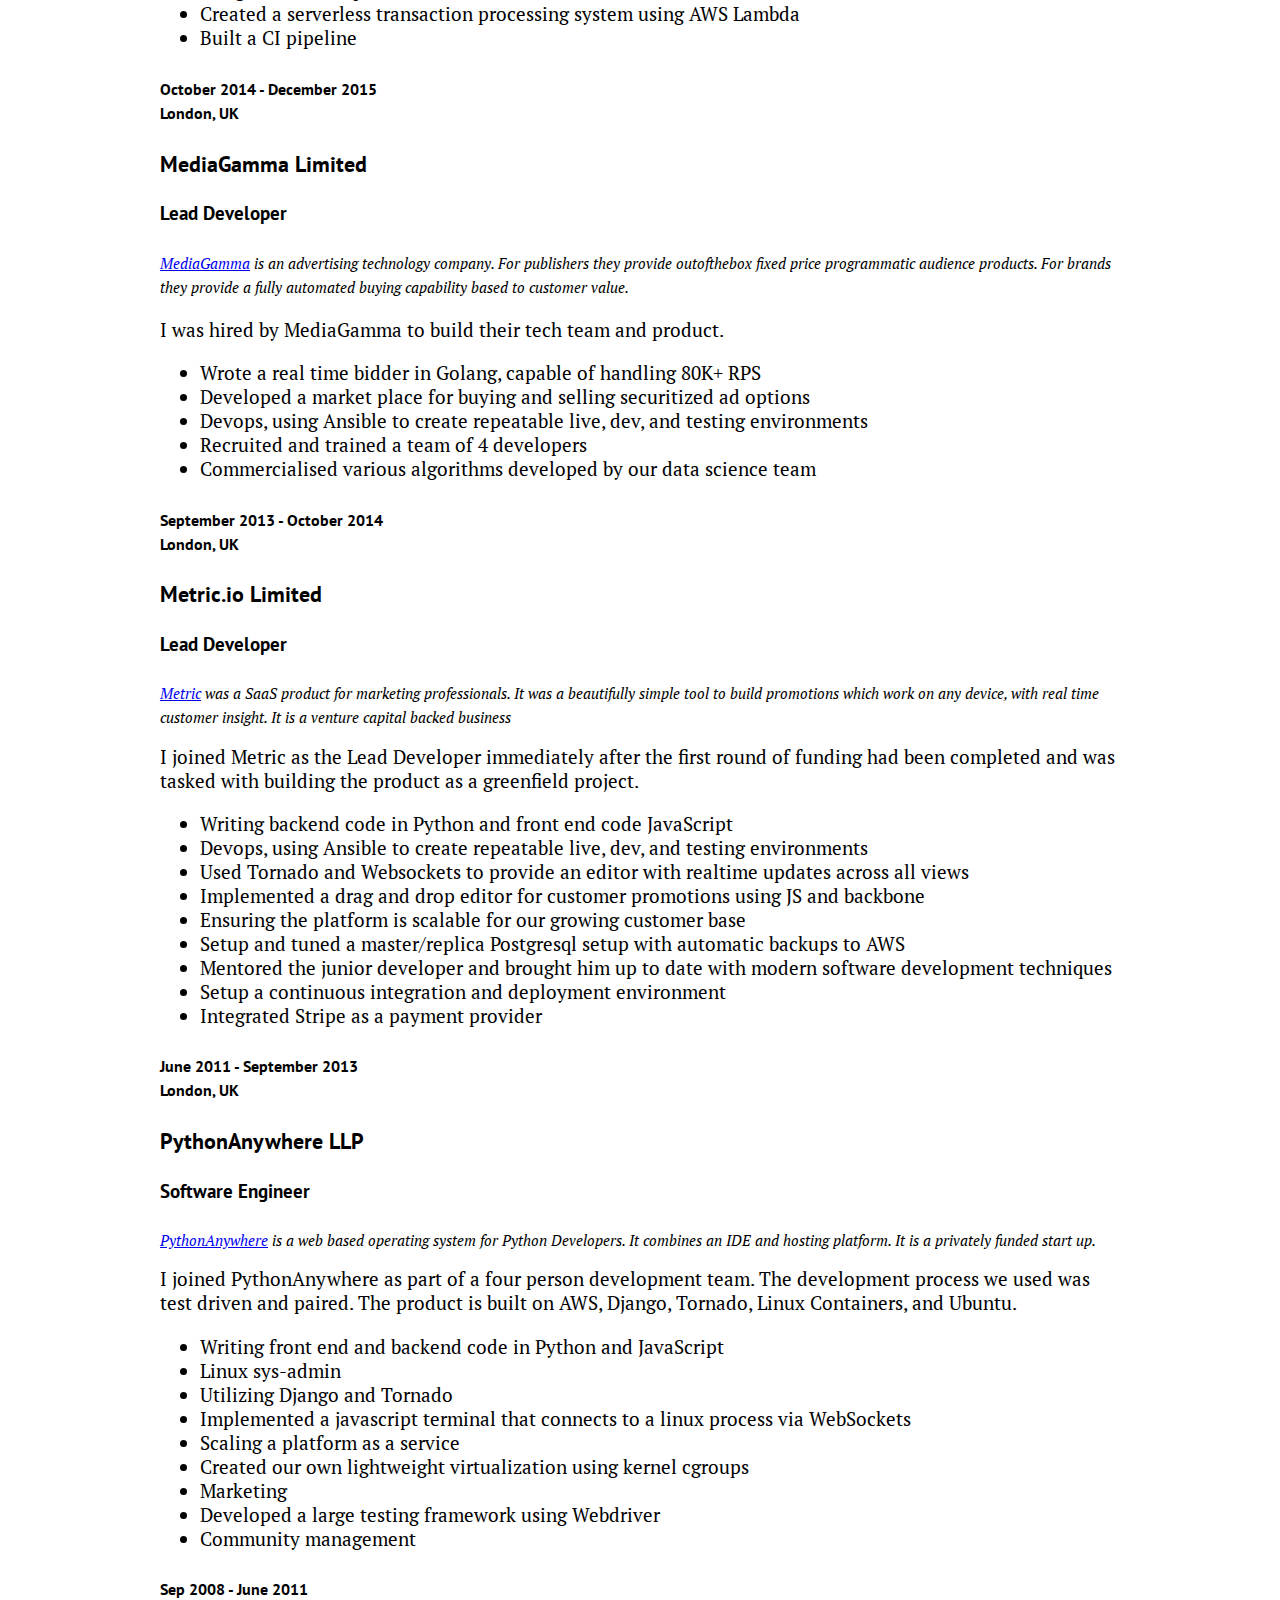
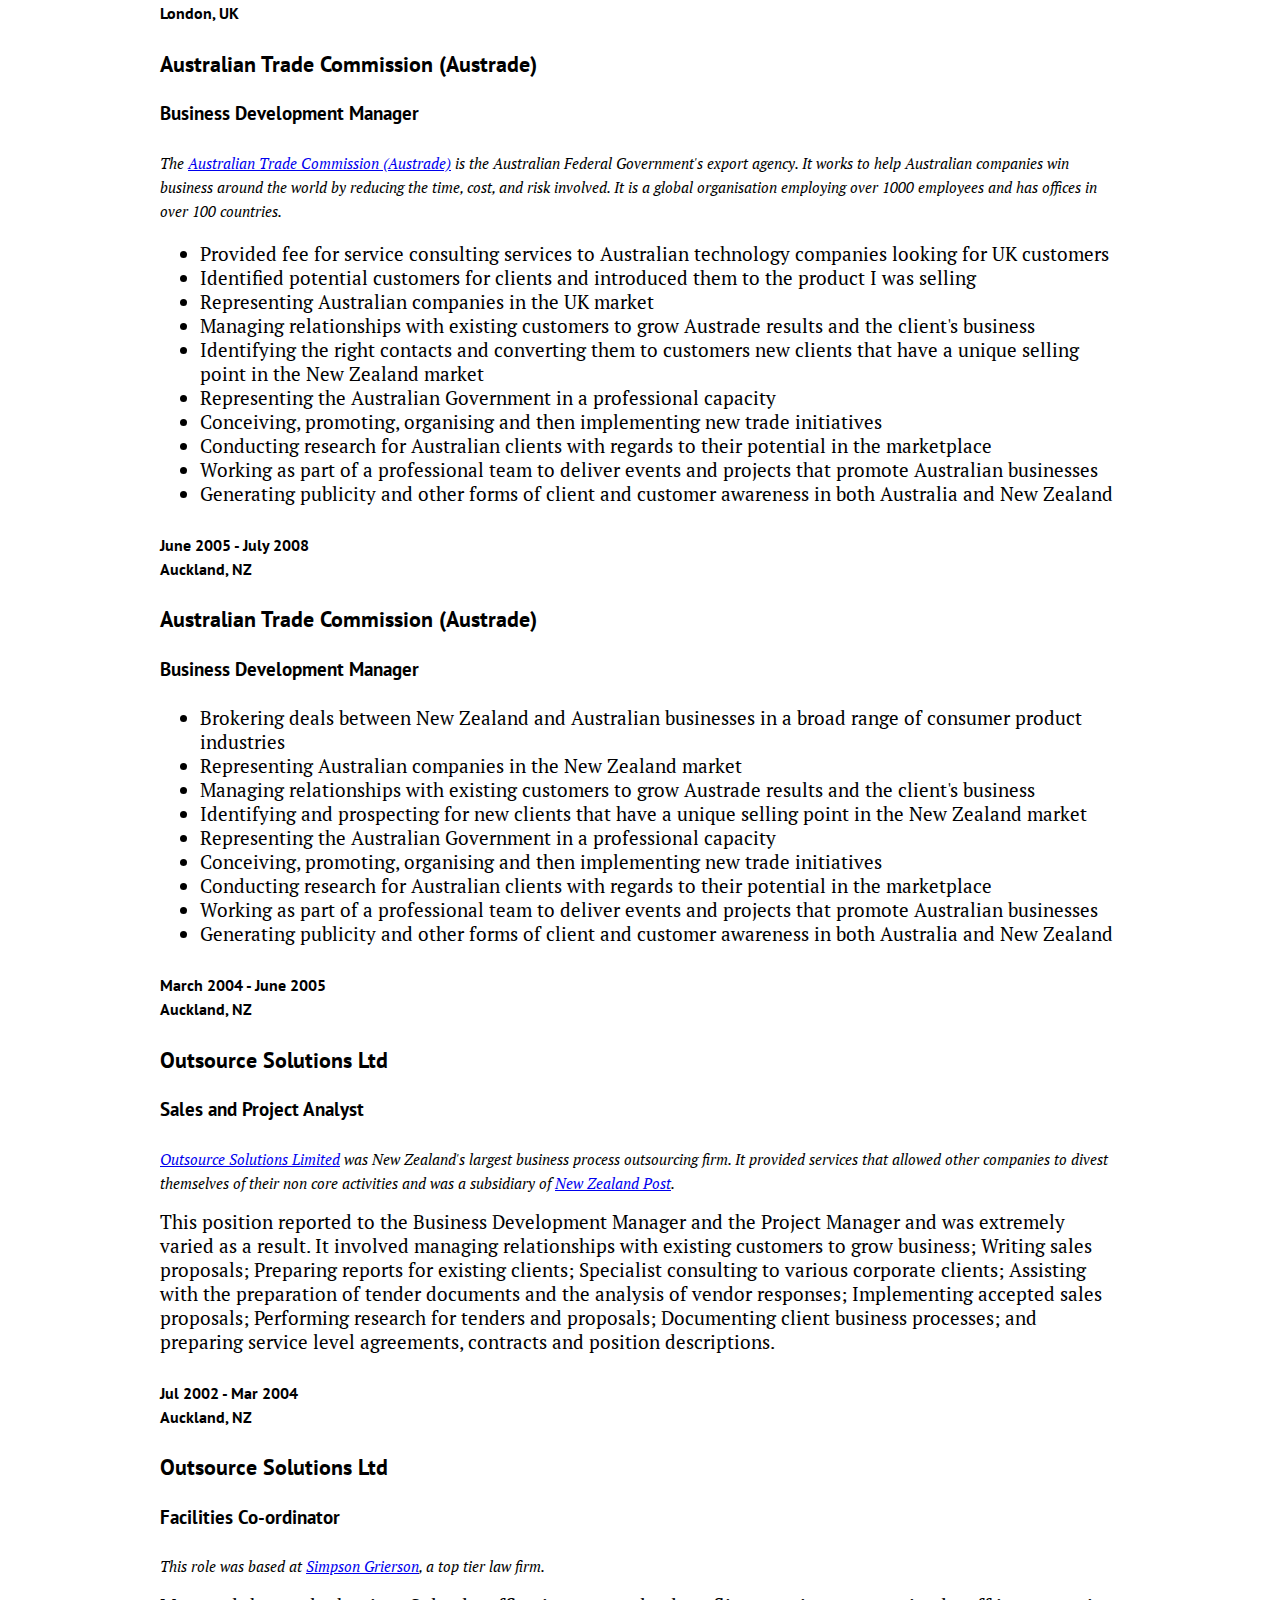
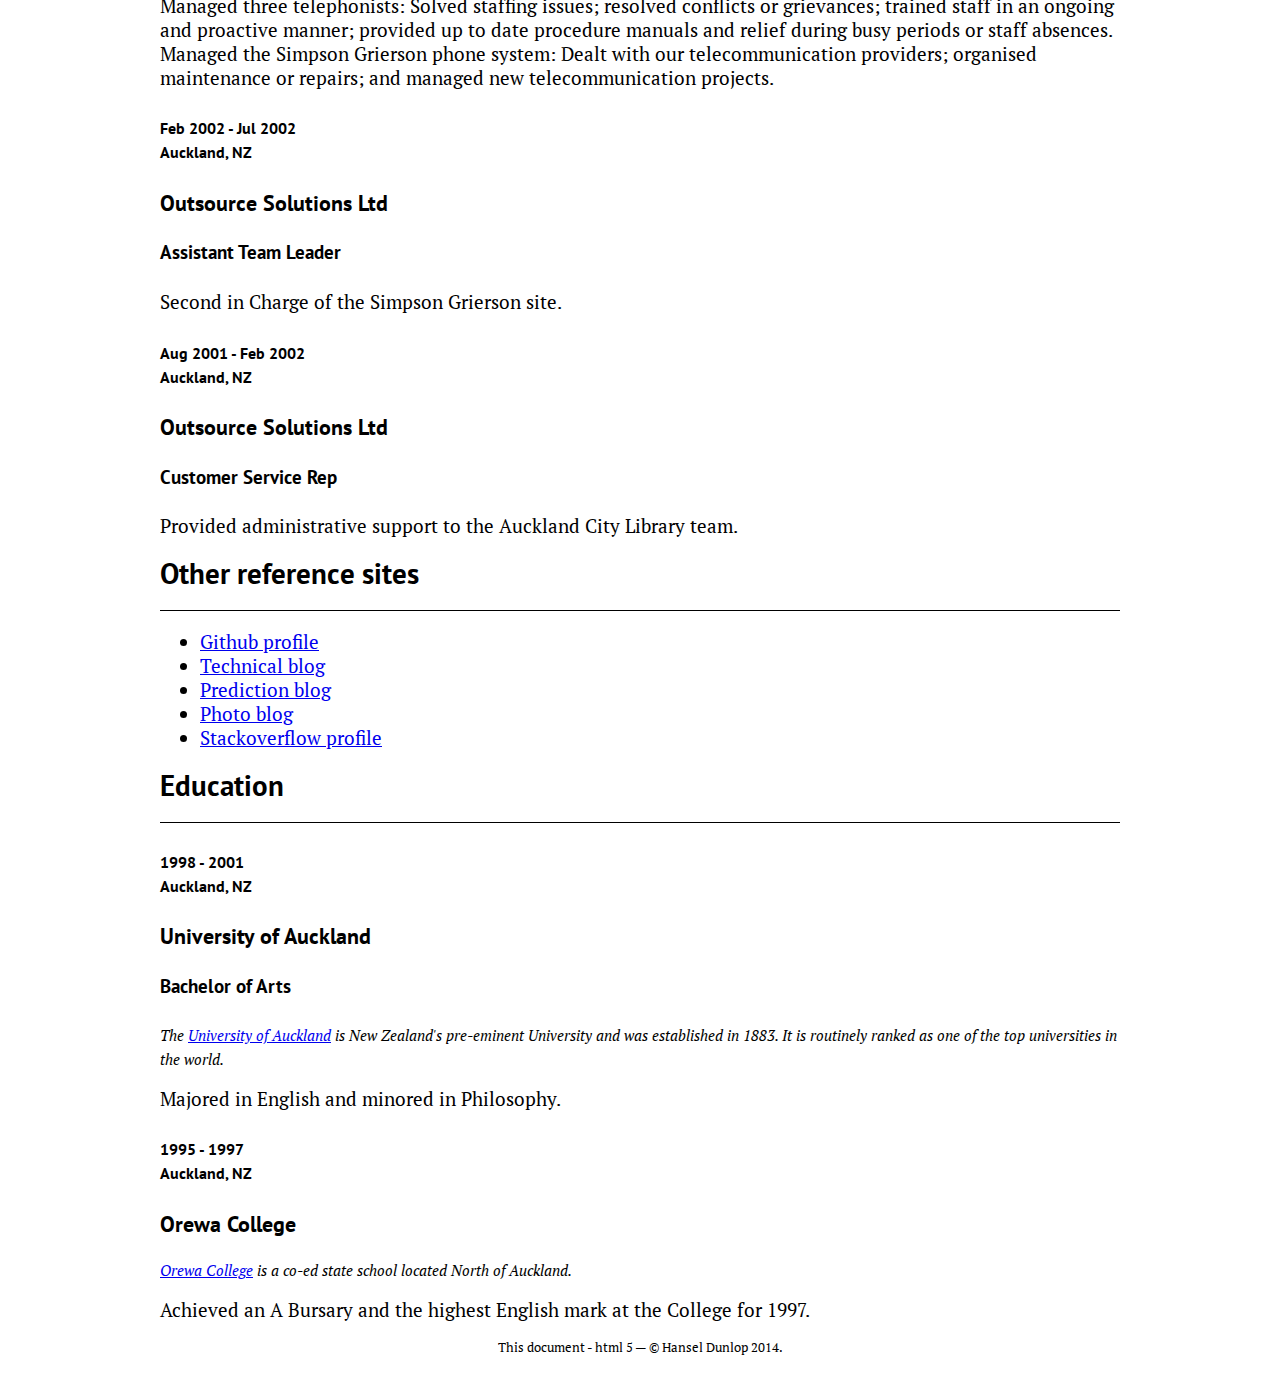
==== commit 0b625aec: "Get /feed working and chain the certs properly" ====
--- a/www.interpretthis.org/static/resume-responsive.html
+++ b/www.interpretthis.org/static/resume-responsive.html
@@ -89,30 +89,51 @@
 <h2>Current Employment</h2>
 <div class="divider"></div>
 
-<h5>September 2016 - Current<br />London, UK</h5>
+<h5>February 2017 - Current<br />London, UK</h5>
+<h3>Touch Surgery</h3>
+<h4>Team Lead Platform Engineer</h4>
+
+<div style="clear: both"></div>
+
+<p class="additional-info"><a
+    href="https://www.touchsurgery.com/">Touch Surgery</a> creates surgical simulations.
+</p>
+
+<p>I was brought on board to look after the platform team.</p>
+
+<ul>
+    <li></li>
+</ul>
+
+
+<h2>Previous Experience</h2>
+<div class="divider"></div>
+
+<h5>September 2016 - February 2017<br />London, UK</h5>
 <h3>Streetlife</h3>
 <h4>Lead Developer</h4>
 
 <div style="clear: both"></div>
 
 <p class="additional-info"><a
-    href="http://www.streetlife.com/">Streetlife</a> is a local social network with 1.5 million active users in the UK. Streetlife is on a mission to connect neighbours and build communities.
+    href="http://www.streetlife.com/">Streetlife</a> 
+        was a local social network with 1.5 million active users in the UK.
+        Streetlife was on a mission to connect neighbours and build
+        communities. In February 2017 they were Acquired by <a
+            href="https://nextdoor.com">Nextdoor</a>. The US based competitor. 
 </p>
 
 <p>I joined Streetlife to manage the site team. Which is responsible for the API, the React based frontend, and the moderation interface.</p>
 
 <ul>
-    <li>Manage the site team, which consists of 4 backend, and 3 frontend developers</li>
-    <li>Maintaining and extending the API, built using Django</li>
-    <li>Creating documentation and product stories</li>
-    <li>Working with the product, customer, and marketing teams to bring ideas into production</li>
+    <li>Managed the site team, which consists of 4 backend, and 3 frontend developers</li>
+    <li>Maintained and extended the API, built using Django</li>
+    <li>Created documentation and product stories</li>
+    <li>Worked with the product, customer, and marketing teams to bring ideas into production</li>
     <li>Gradually modernised the frontend to use React</li>
     <li>Modified the development team processes and systems so that we could continuously deploy our product</li>
-</ul>
-
-
-<h2>Previous Experience</h2>
-<div class="divider"></div>
+    <li>Worked on the transition process to move our users to Nextdoor</li>
+</ul>
 
 <h5>December 2015 - September 2016<br />London, UK</h5>
 <h3>Paze Finance Limited</h3>
@@ -322,7 +343,7 @@
   
     <li><a href="http://www.aychedee.com/">Technical blog</a></li>
     <li><a href="http://www.interpretthis.org/">Prediction blog</a></li>
-    <li><a href="http://www.ieatbuttons.com/">Food blog</a></li>
+    <li><a href="http://www.interpretthis.org/feed">Photo blog</a></li>
   
     <li><a href="http://stackoverflow.com/users/639295/aychedee">Stackoverflow profile</a></li>
 
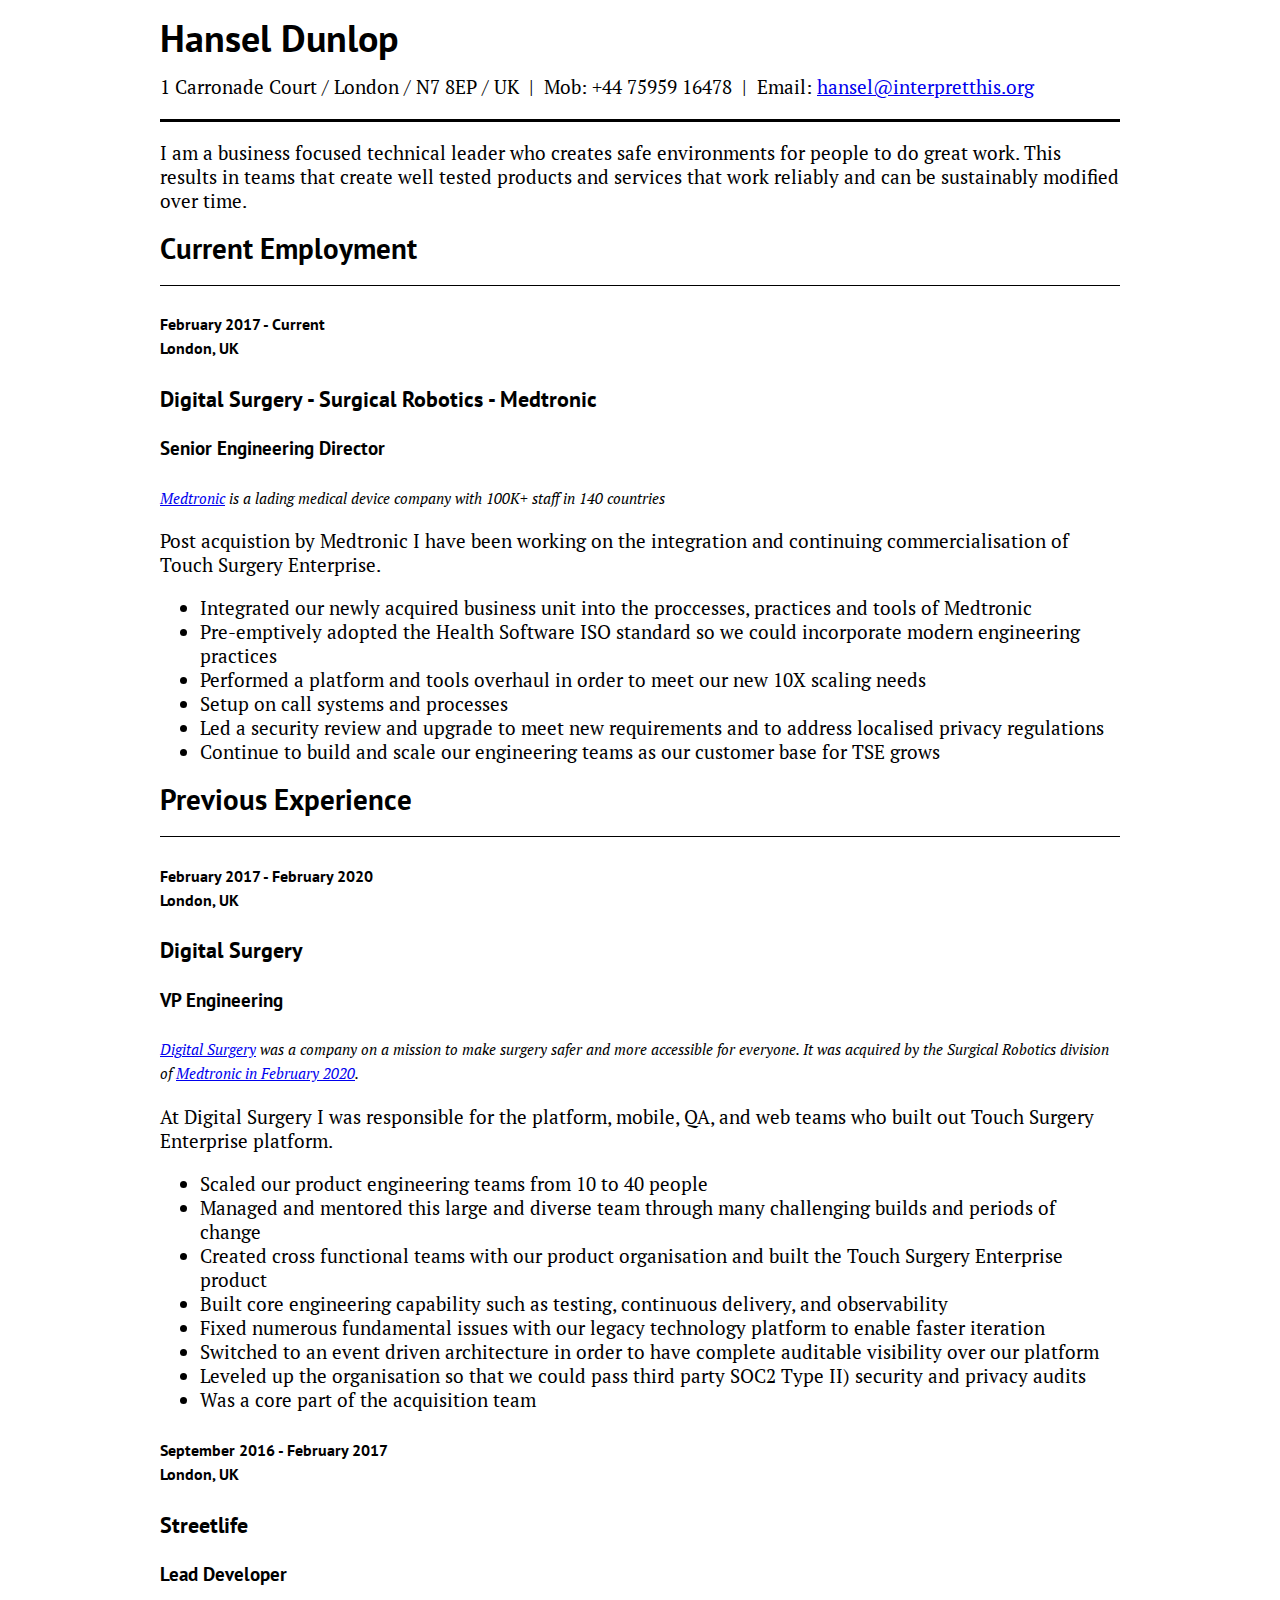
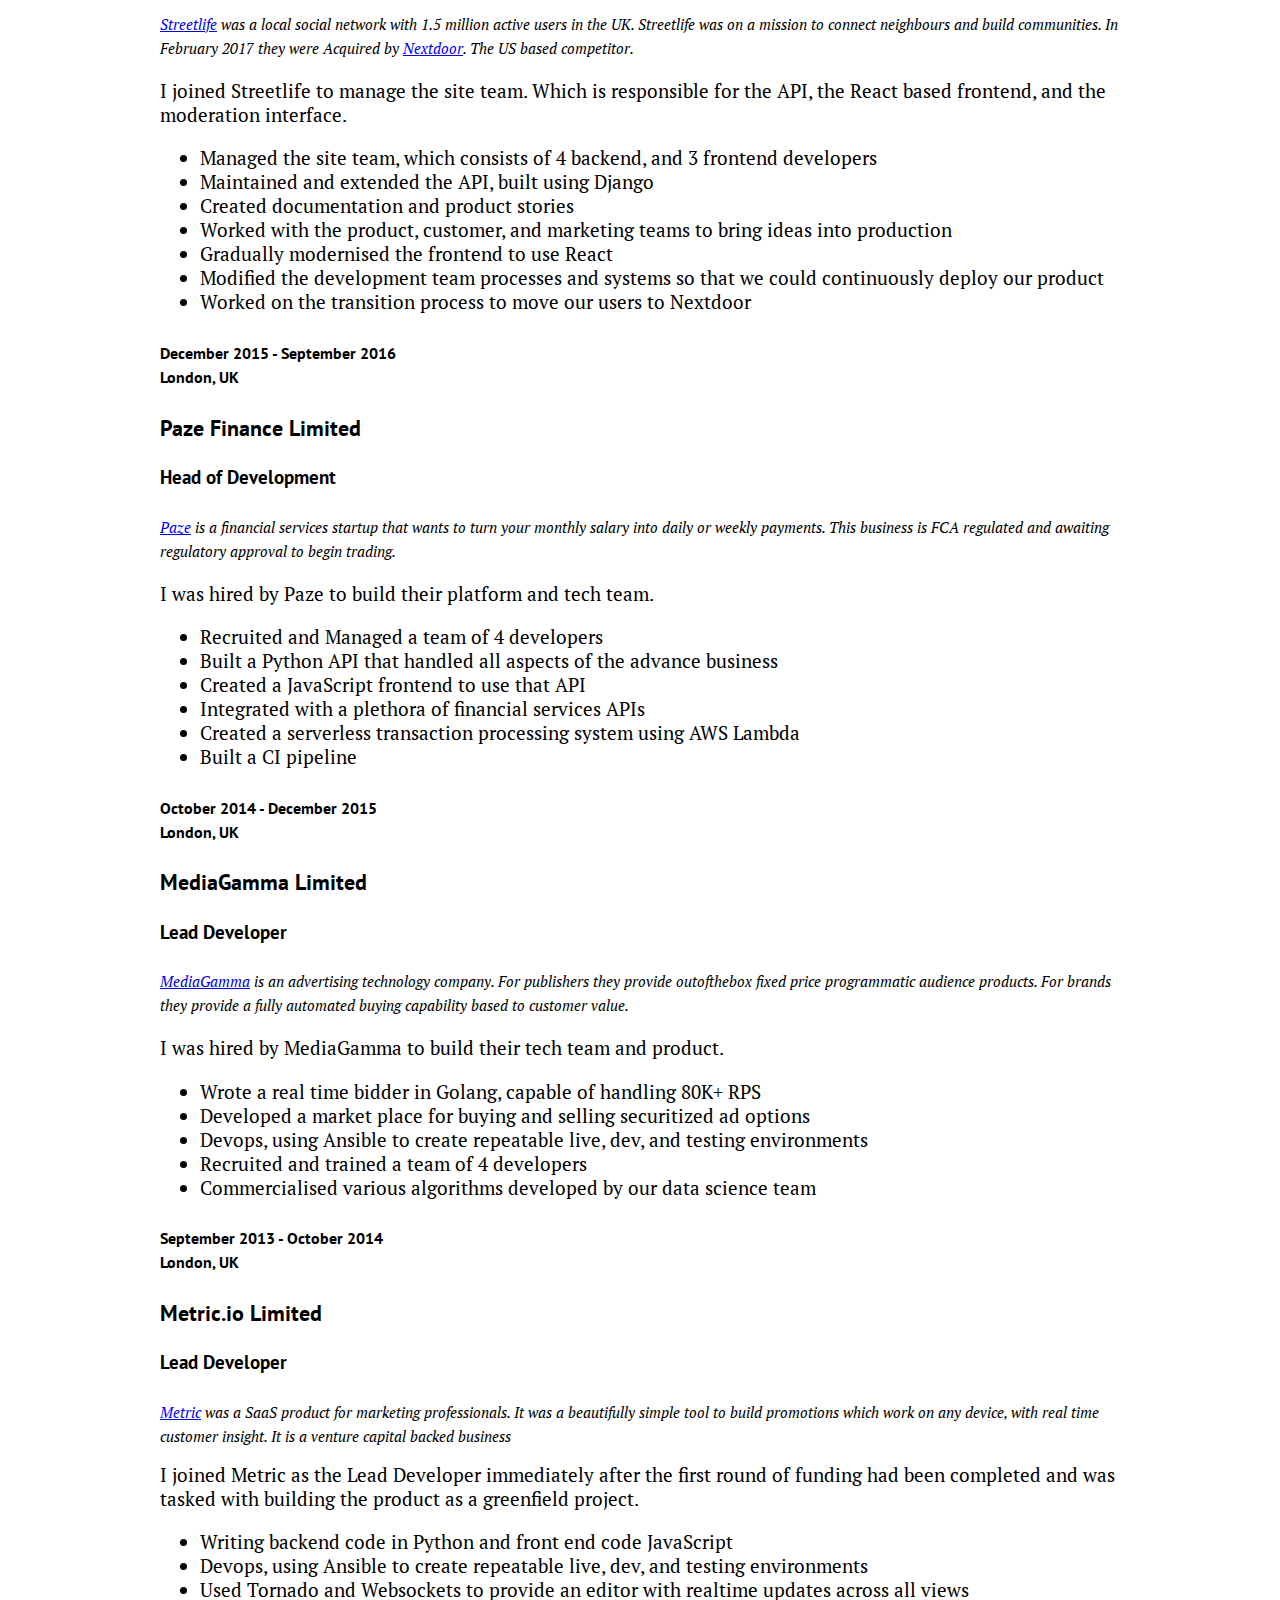
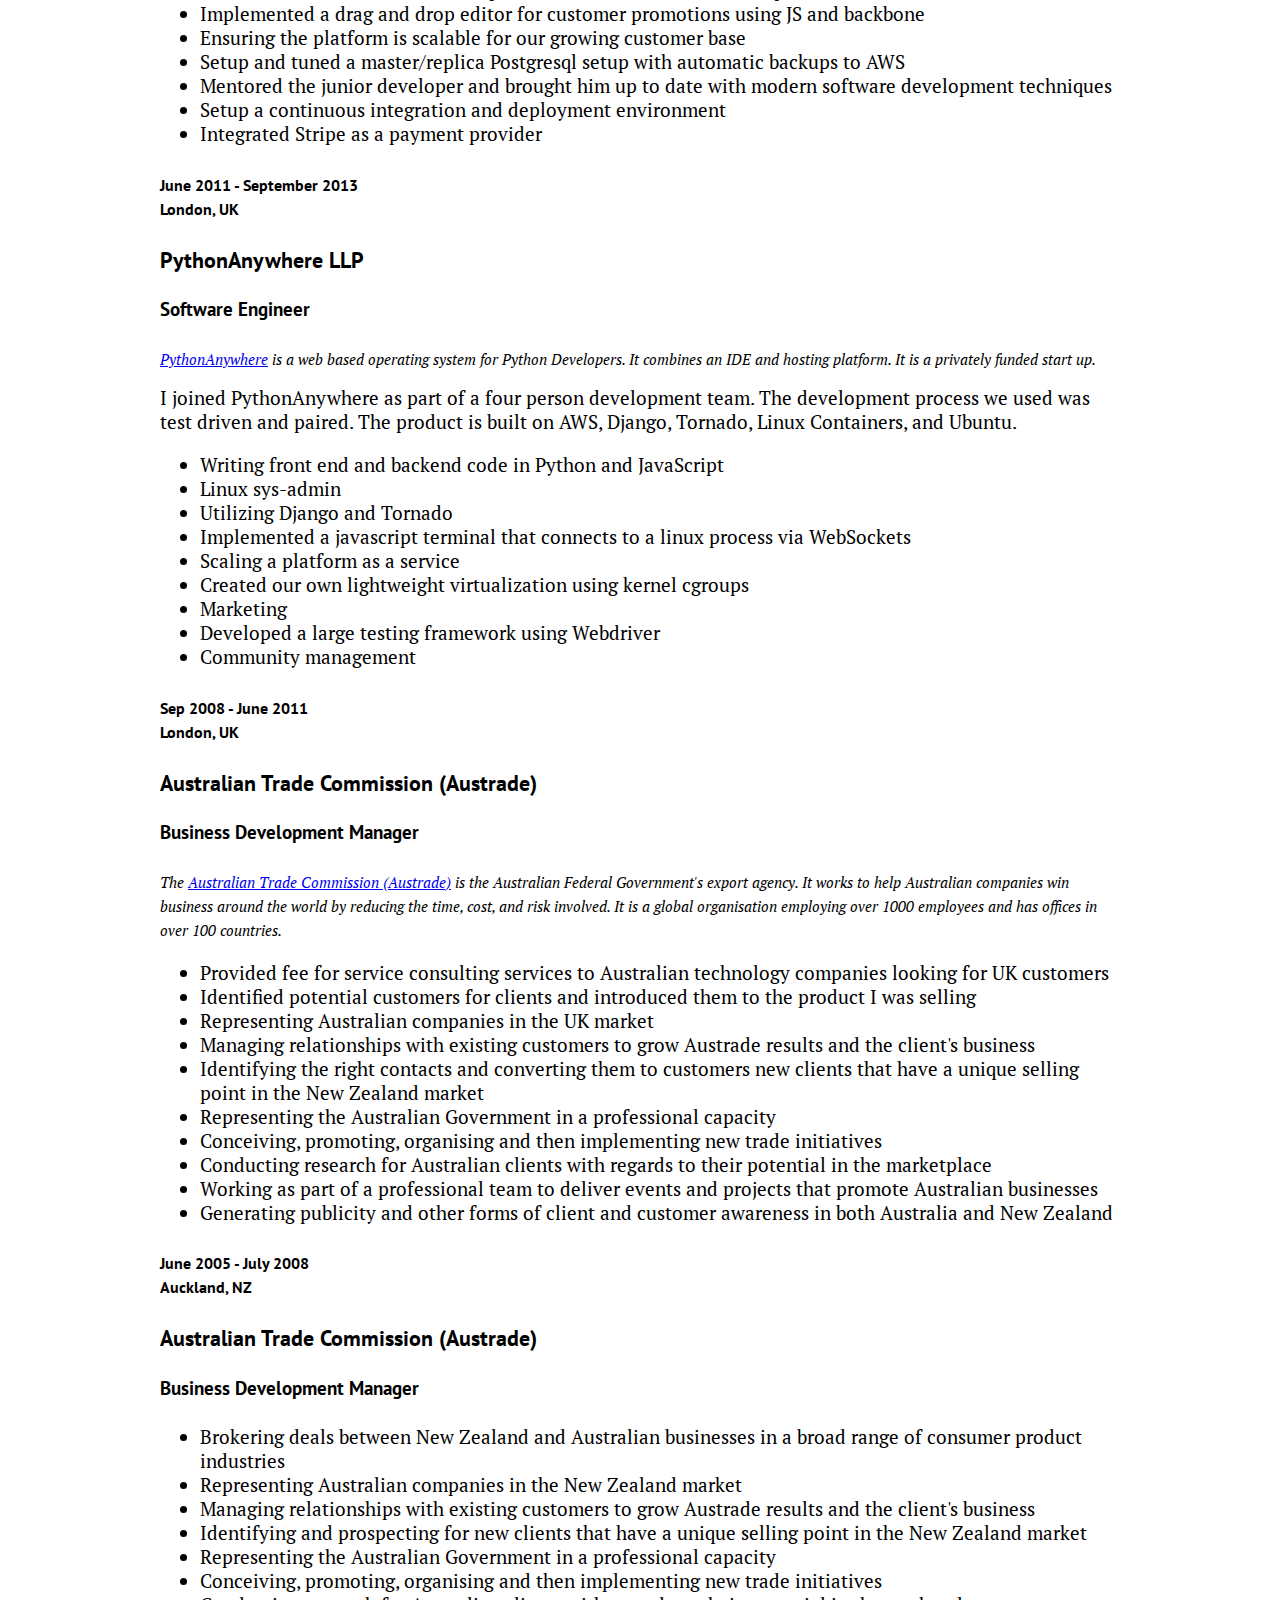
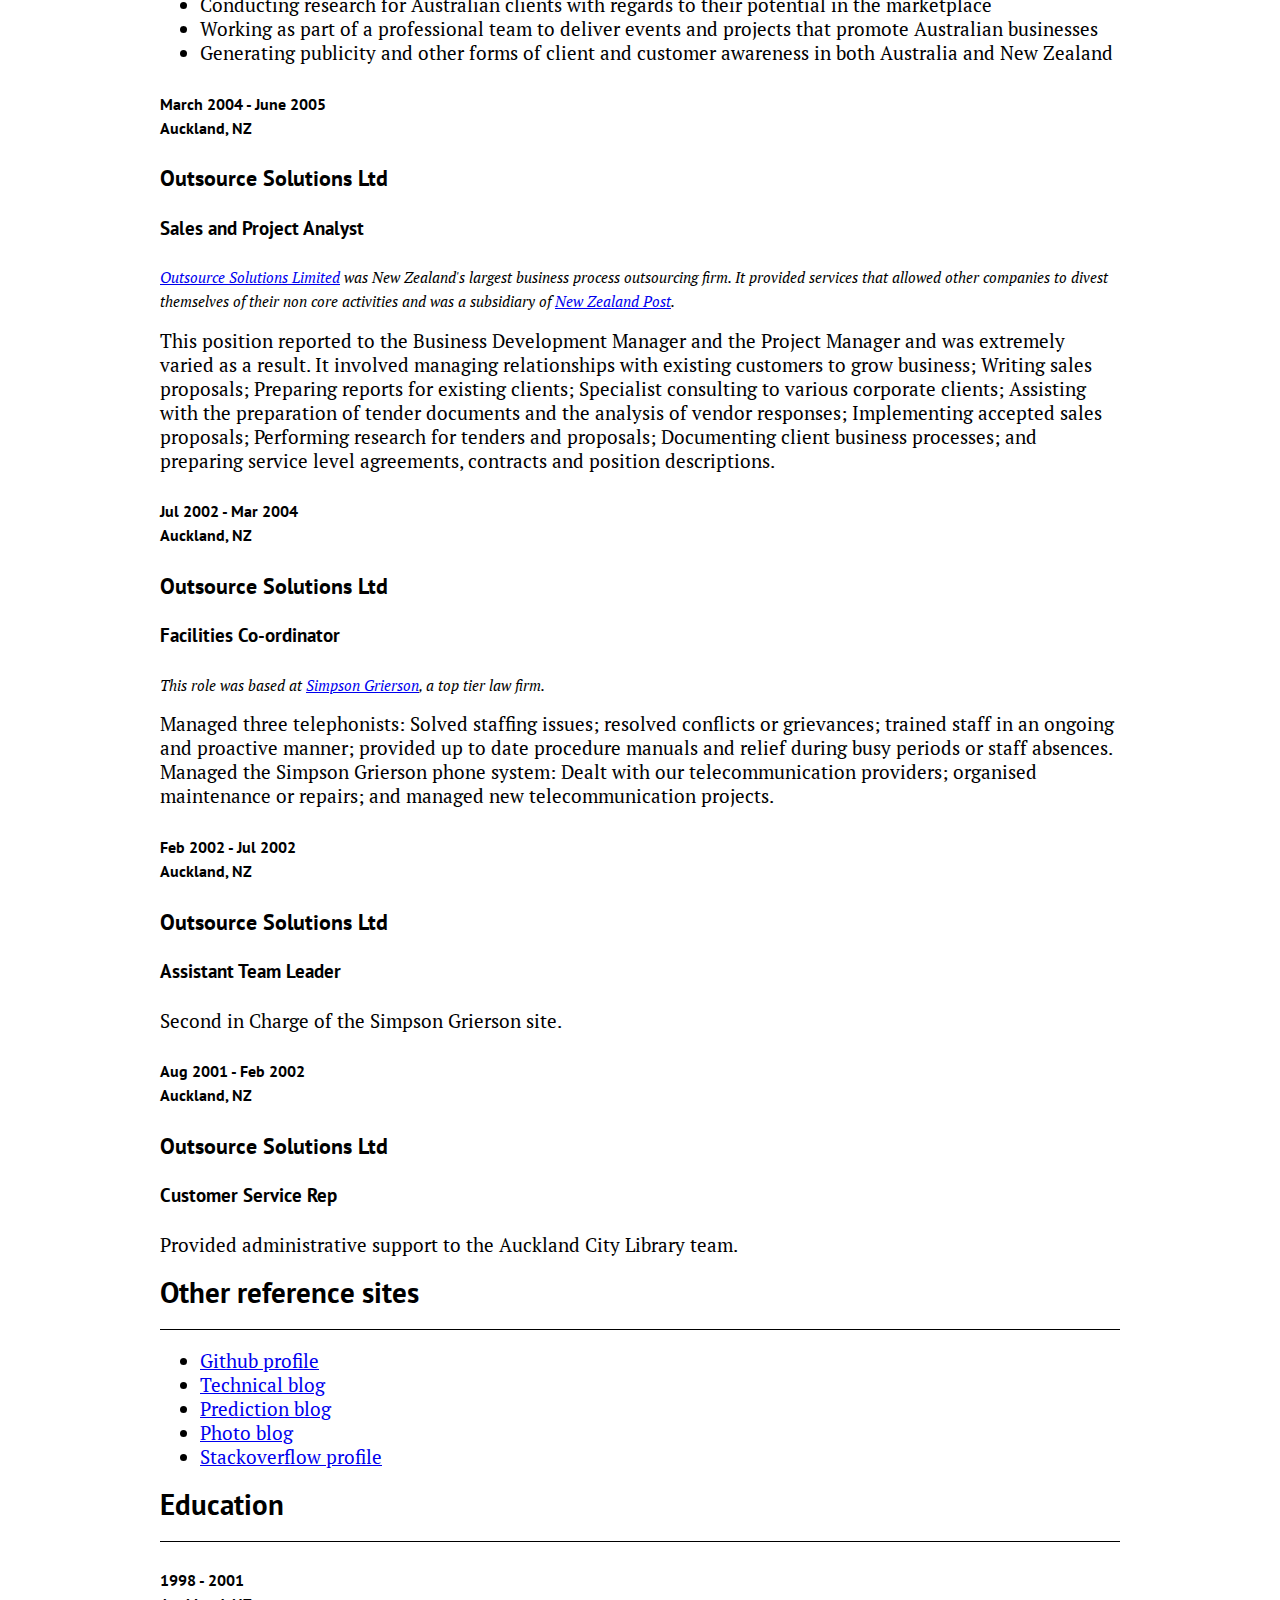
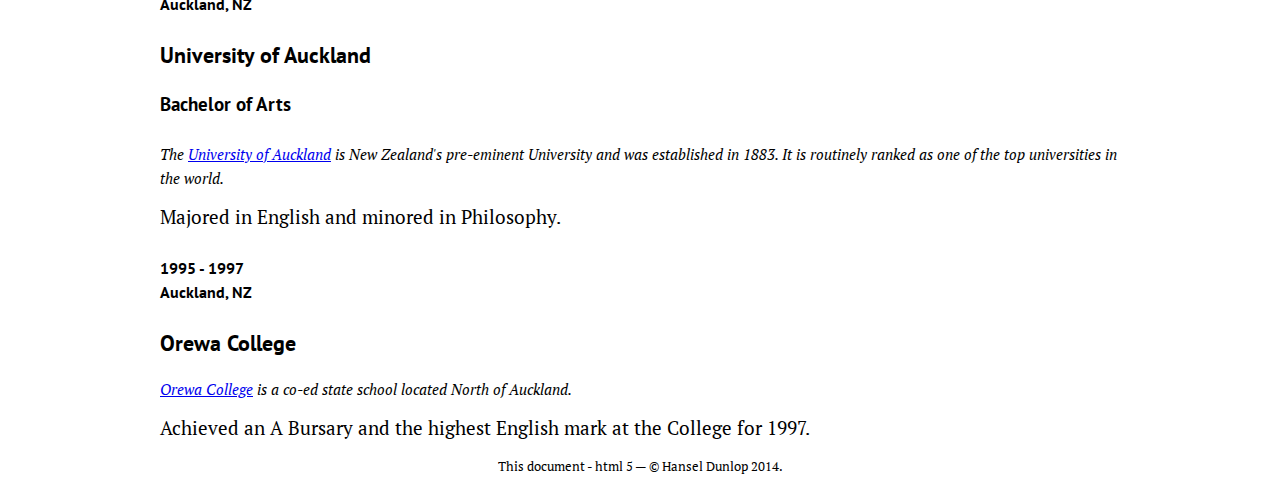
==== commit a68ca32d: "Update responsive resume with job information for Digital Surgery" ====
--- a/www.interpretthis.org/static/resume-responsive.html
+++ b/www.interpretthis.org/static/resume-responsive.html
@@ -71,7 +71,6 @@
 <h1>Hansel Dunlop</h1>
 <p>
     <span class="avoidbreak">1 Carronade Court / London / N7 8EP / UK &nbsp;|&nbsp;</span>
-    <span class="avoidbreak">skype: <a href="skype:hanseldunlop">hanseldunlop</a> &nbsp;|&nbsp;</span>
     <span class="avoidbreak">Mob: +44 75959 16478 &nbsp;|&nbsp;</span>
     <span class="avoidbreak">Email: <a href="mailto:hansel@interpretthis.org">hansel@interpretthis.org</a></span>
 </p>
@@ -79,10 +78,9 @@
 <div class="divider wide-divider"></div>
 
 <p>
-    I turn your ideas into products that people can use; I really care about
-    programming. What that means for you is that I create products that work, are
-    well tested, will cost less money to maintain, and will be cheaper to extend
-    and build upon in the future. 
+    I am a business focused technical leader who creates safe environments for 
+    people to do great work. This results in teams that create well tested products 
+    and services that work reliably and can be sustainably modified over time.
 </p>
 
 
@@ -90,24 +88,55 @@
 <div class="divider"></div>
 
 <h5>February 2017 - Current<br />London, UK</h5>
-<h3>Touch Surgery</h3>
-<h4>Team Lead Platform Engineer</h4>
-
-<div style="clear: both"></div>
-
-<p class="additional-info"><a
-    href="https://www.touchsurgery.com/">Touch Surgery</a> creates surgical simulations.
-</p>
-
-<p>I was brought on board to look after the platform team.</p>
-
-<ul>
-    <li></li>
+<h3>Digital Surgery - Surgical Robotics - Medtronic</h3>
+<h4>Senior Engineering Director</h4>
+
+<div style="clear: both"></div>
+
+<p class="additional-info"><a
+    href="https://www.medtronic.com/">Medtronic</a> is a lading medical device company with 100K+ staff in 140 countries
+</p>
+
+<p>Post acquistion by Medtronic I have been working on the integration and continuing commercialisation of Touch Surgery Enterprise.</p>
+
+<ul>
+    <li>Integrated our newly acquired business unit into the proccesses, practices and tools of Medtronic</li>
+    <li>Pre-emptively adopted the Health Software ISO standard so we could incorporate modern engineering practices</li>
+    <li>Performed a platform and tools overhaul in order to meet our new 10X scaling needs</li>
+    <li>Setup on call systems and processes</li>
+    <li>Led a security review and upgrade to meet new requirements and to address localised privacy regulations</li>
+    <li>Continue to build and scale our engineering teams as our customer base for TSE grows</li>
 </ul>
 
 
 <h2>Previous Experience</h2>
 <div class="divider"></div>
+
+<h5>February 2017 - February 2020<br />London, UK</h5>
+<h3>Digital Surgery</h3>
+<h4>VP Engineering</h4>
+
+<div style="clear: both"></div>
+
+<p class="additional-info"><a
+    href="http://www.touchsurgery.com/">Digital Surgery</a>
+        was a company on a mission to make surgery safer and more
+	accessible for everyone. It was acquired by the Surgical Robotics division
+	of <a href="https://news.medtronic.com/2020-02-13-Medtronic-to-Advance-Solutions-and-Capabilities-in-Surgical-Data-and-Analytics-with-Acquisition-of-Digital-Surgery">Medtronic in February 2020</a>.
+</p>
+
+<p>At Digital Surgery I was responsible for the platform, mobile, QA, and web teams who built out Touch Surgery Enterprise platform.</p>
+
+<ul>
+    <li>Scaled our product engineering teams from 10 to 40 people</li>
+    <li>Managed and mentored this large and diverse team through many challenging builds and periods of change</li>
+    <li>Created cross functional teams with our product organisation and built the Touch Surgery Enterprise product</li>
+    <li>Built core engineering capability such as testing, continuous delivery, and observability</li>
+    <li>Fixed numerous fundamental issues with our legacy technology platform to enable faster iteration</li>
+    <li>Switched to an event driven architecture in order to have complete auditable visibility over our platform</li>
+    <li>Leveled up the organisation so that we could pass third party SOC2 Type II) security and privacy audits</li>
+    <li>Was a core part of the acquisition team</li>
+</ul>
 
 <h5>September 2016 - February 2017<br />London, UK</h5>
 <h3>Streetlife</h3>
@@ -120,7 +149,7 @@
         was a local social network with 1.5 million active users in the UK.
         Streetlife was on a mission to connect neighbours and build
         communities. In February 2017 they were Acquired by <a
-            href="https://nextdoor.com">Nextdoor</a>. The US based competitor. 
+            href="https://nextdoor.com">Nextdoor</a>. The US based competitor.
 </p>
 
 <p>I joined Streetlife to manage the site team. Which is responsible for the API, the React based frontend, and the moderation interface.</p>
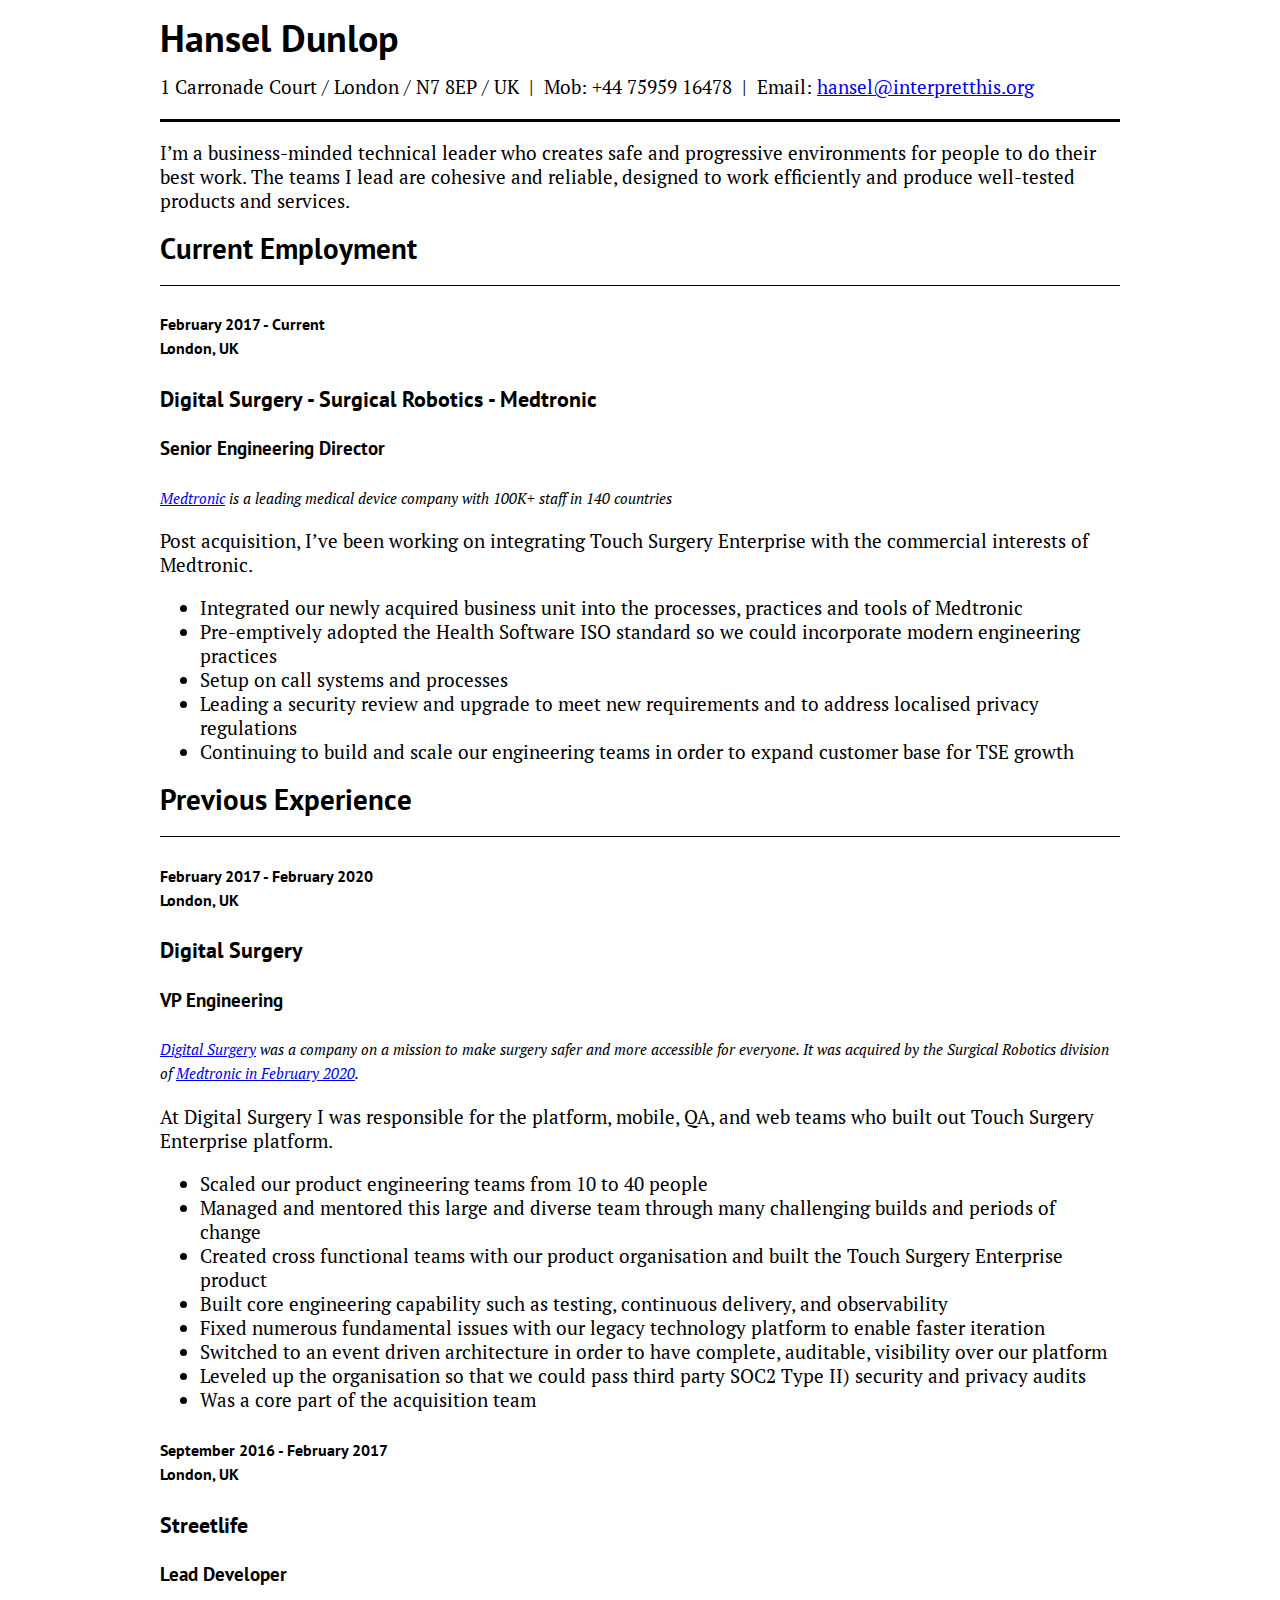
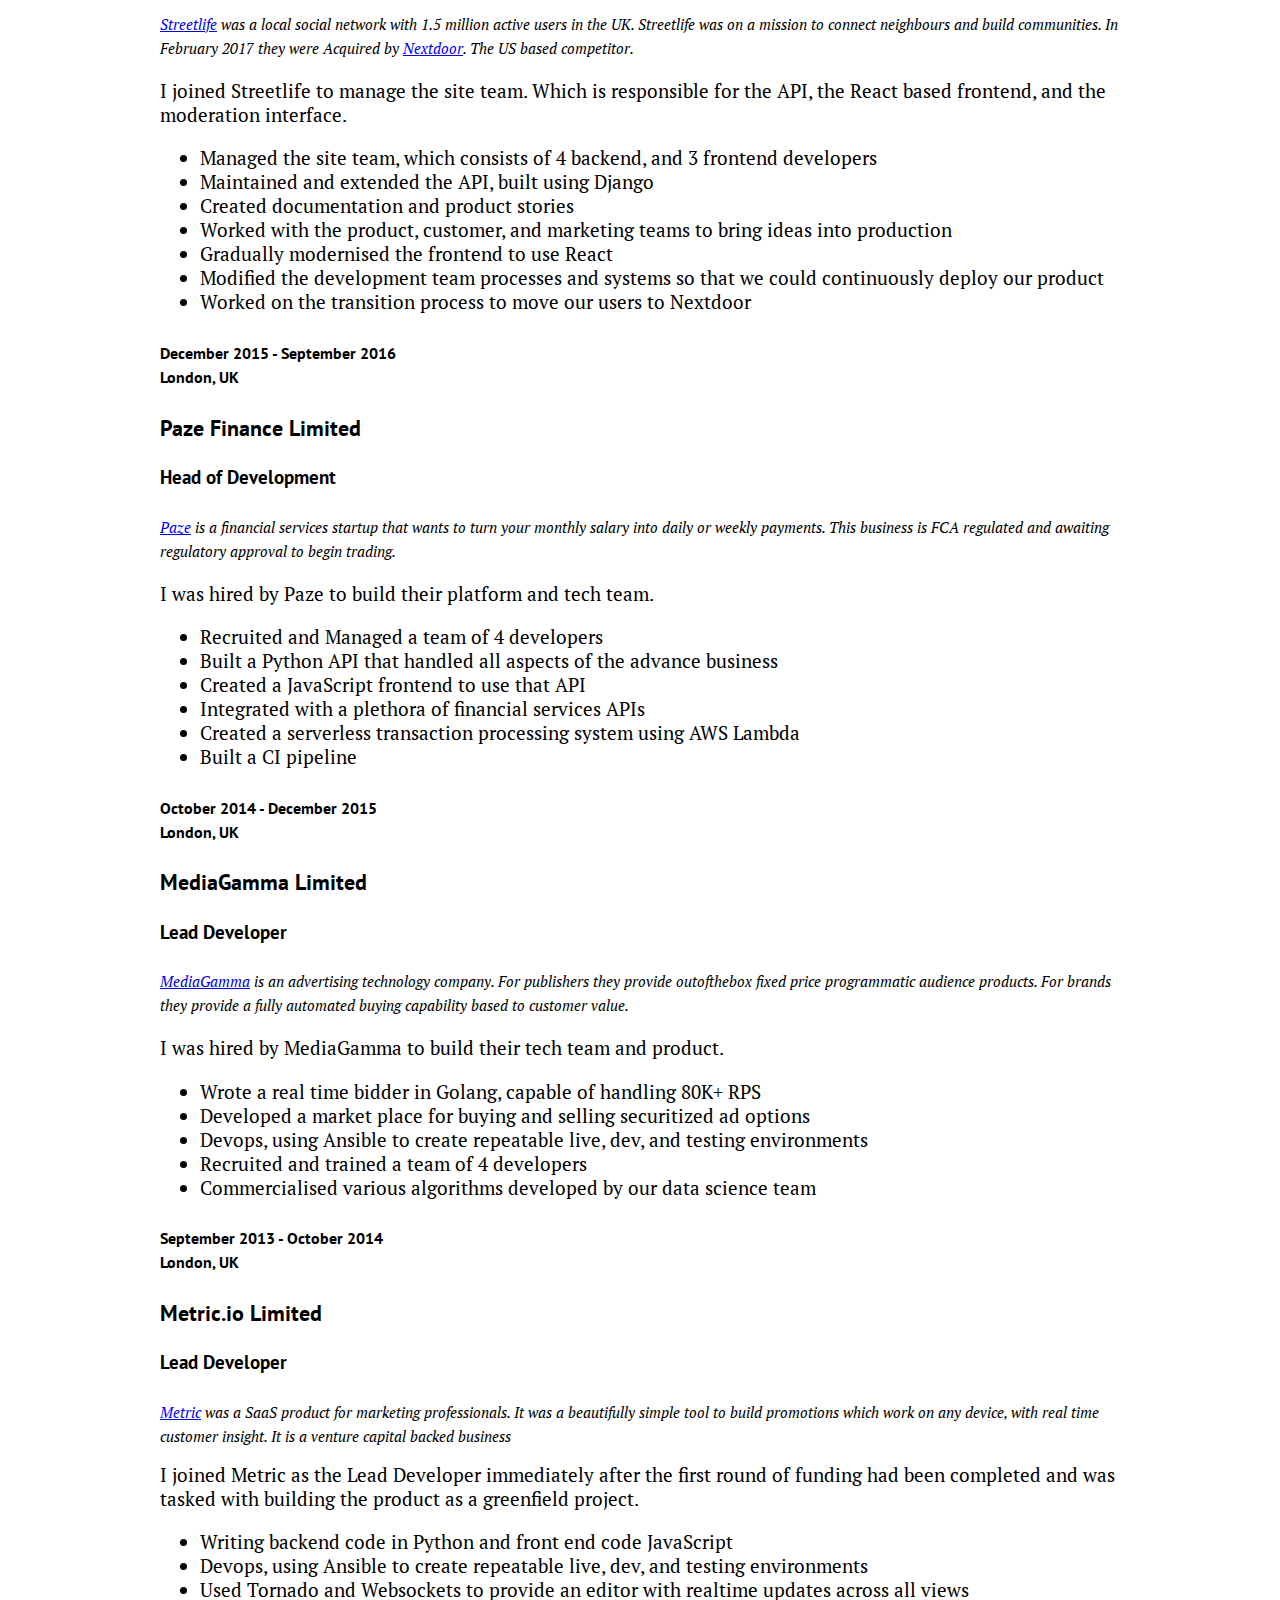
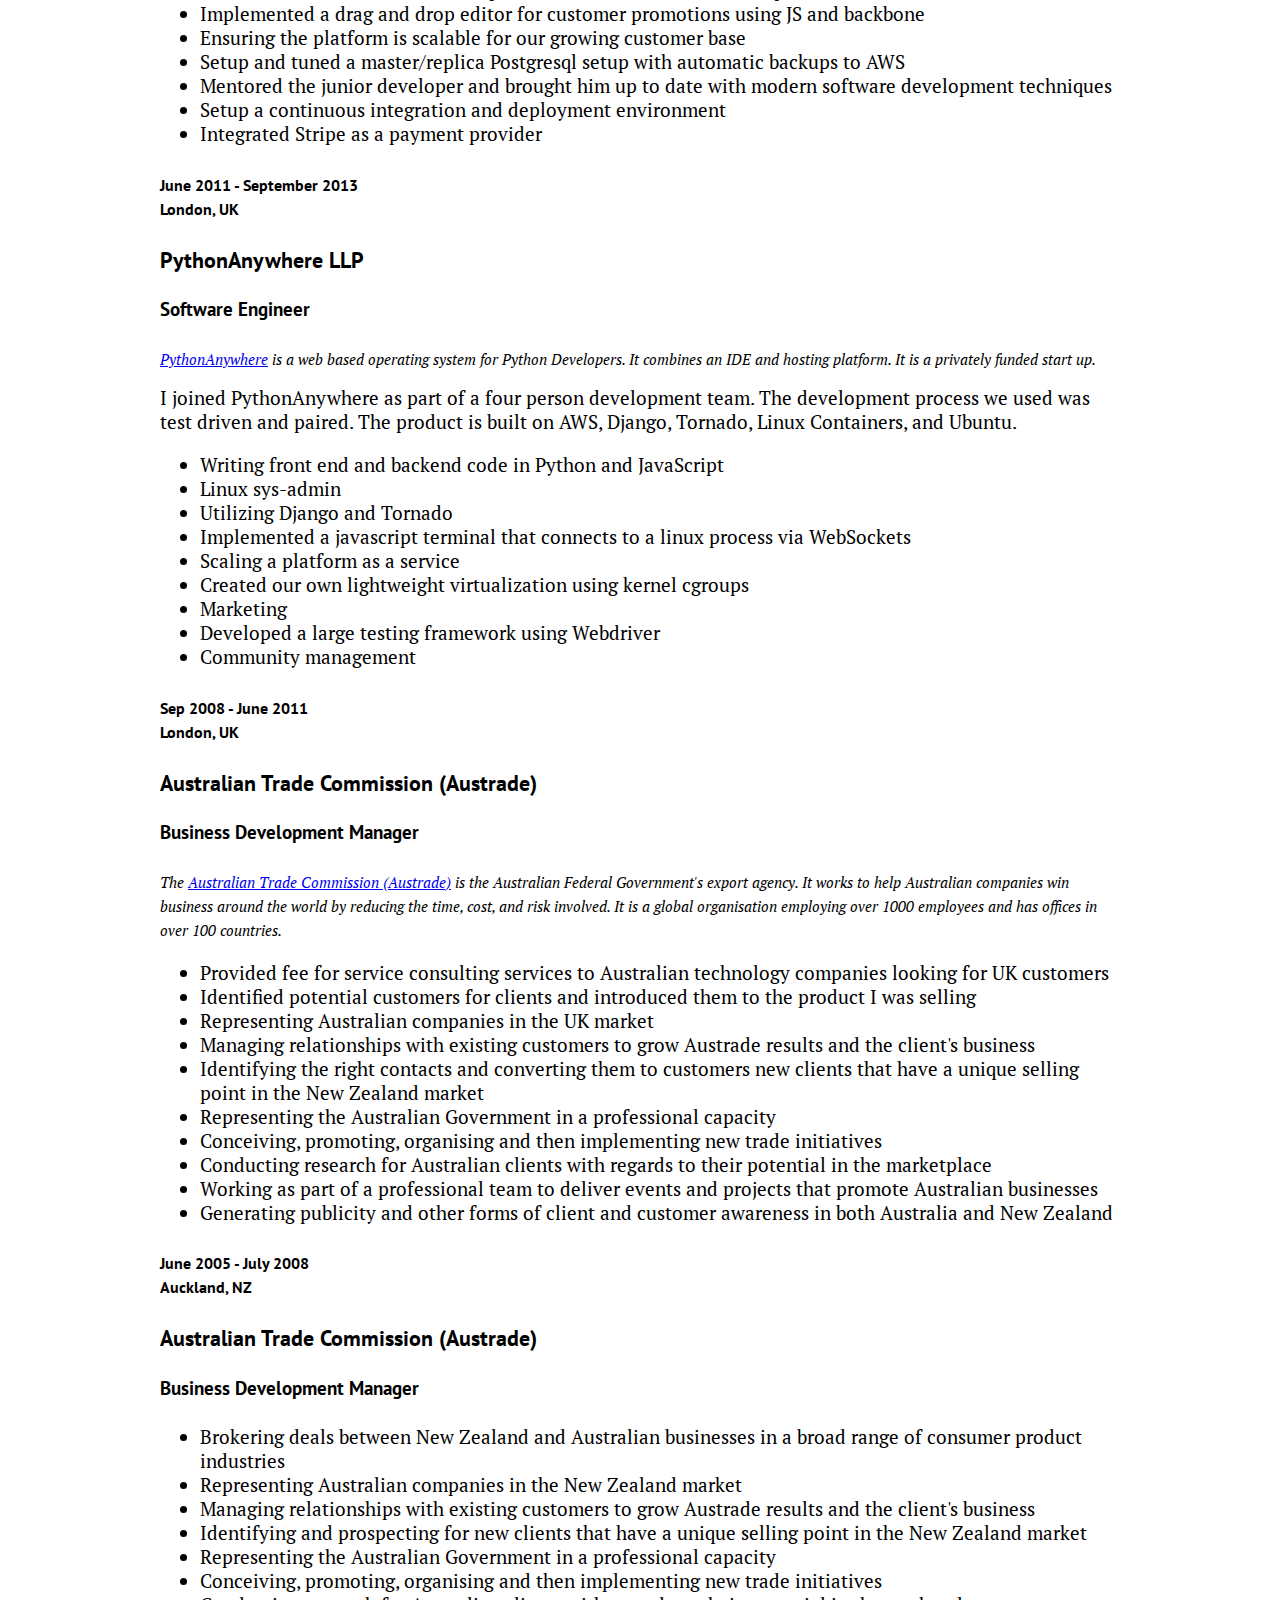
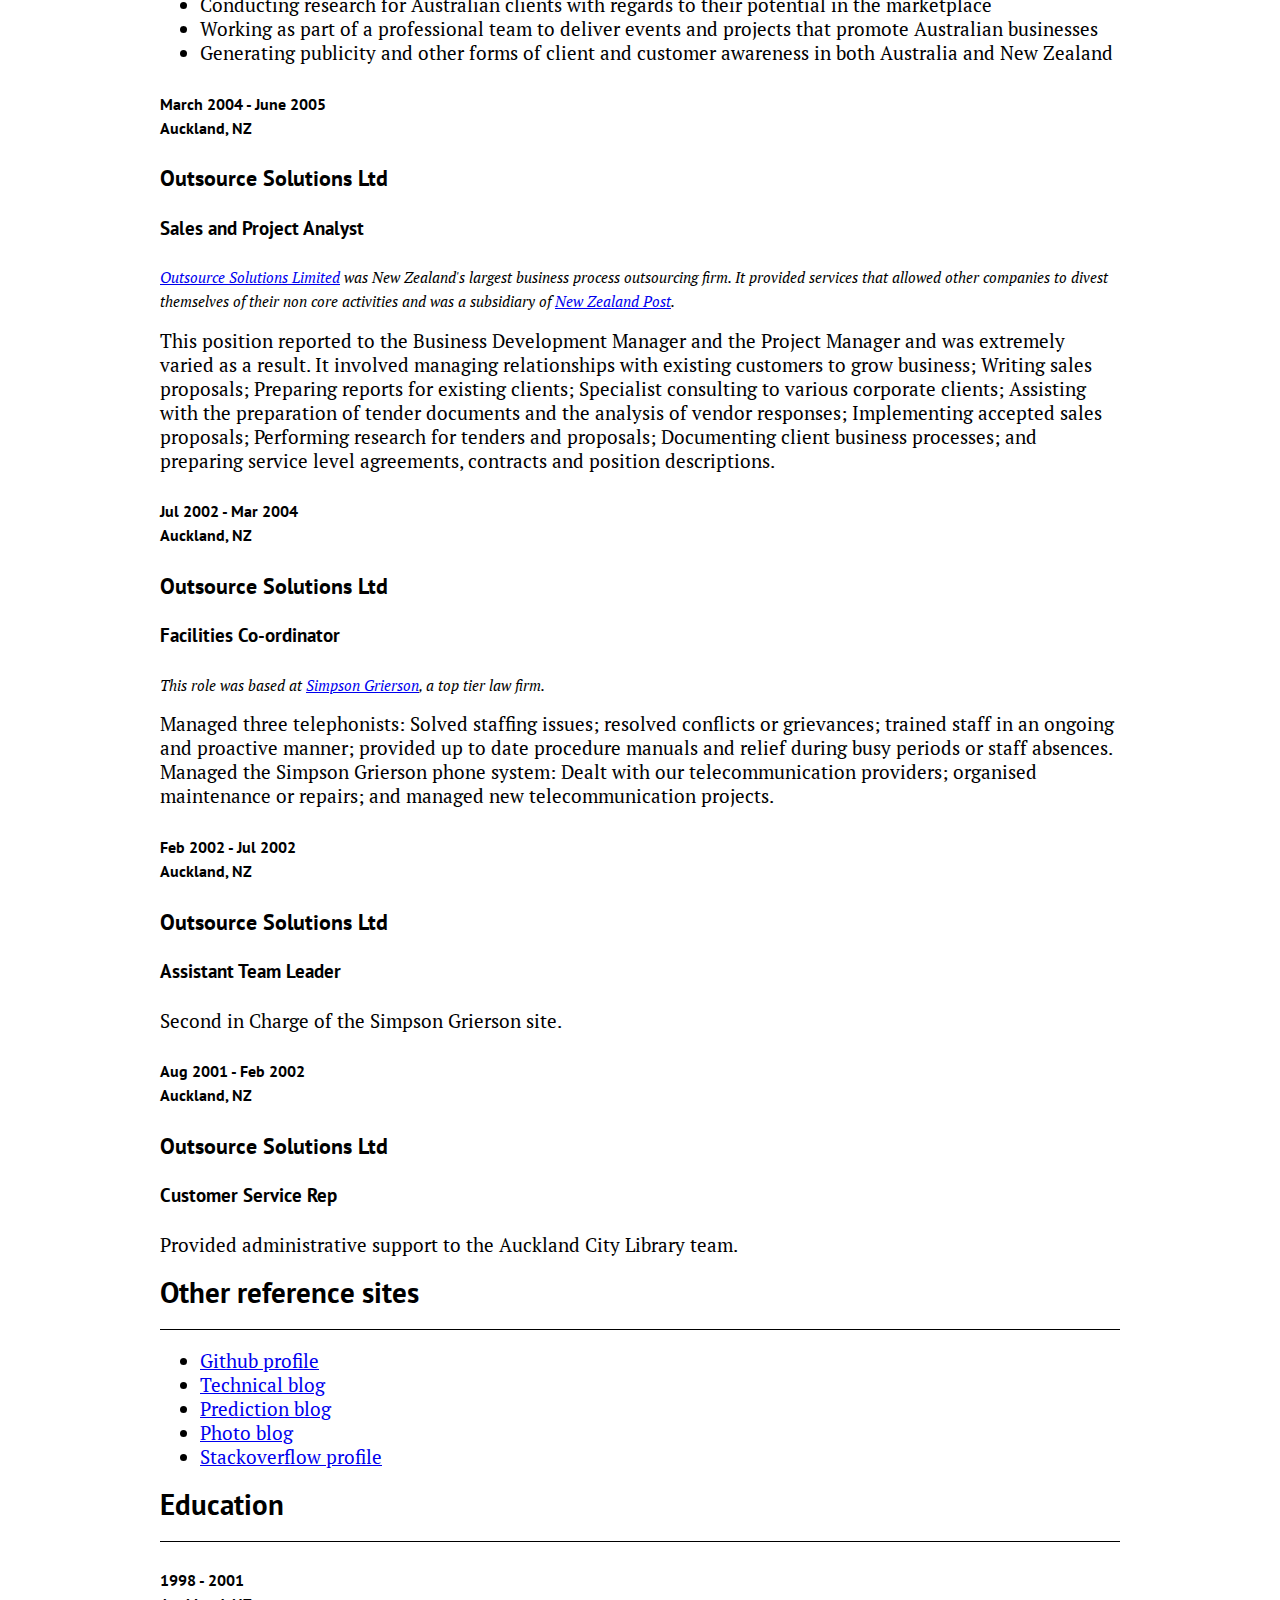
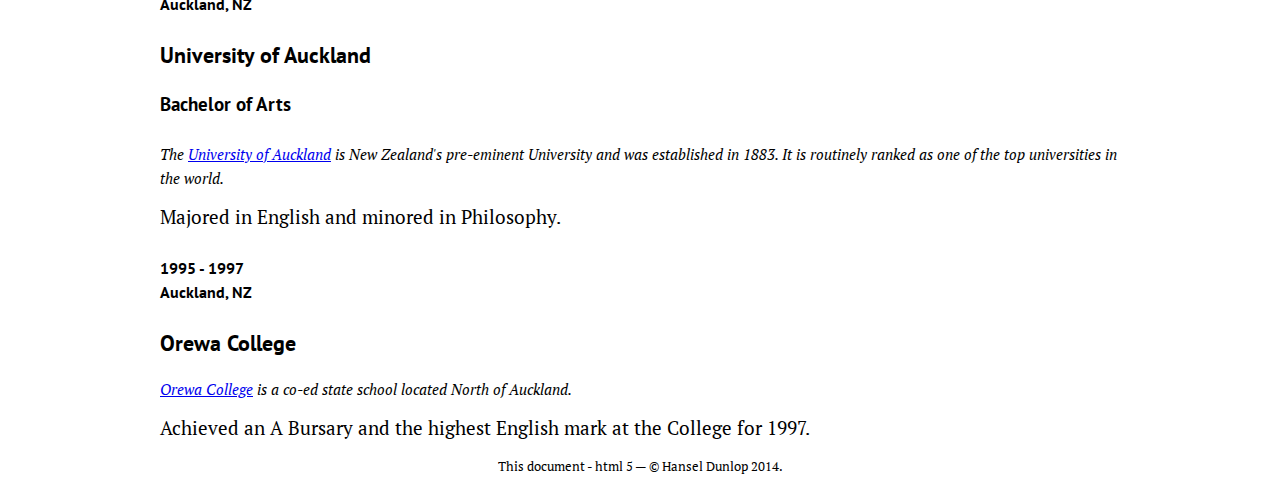
==== commit dc6cf74a: "Incorporate Jen's resume feedback" ====
--- a/www.interpretthis.org/static/resume-responsive.html
+++ b/www.interpretthis.org/static/resume-responsive.html
@@ -78,9 +78,10 @@
 <div class="divider wide-divider"></div>
 
 <p>
-    I am a business focused technical leader who creates safe environments for 
-    people to do great work. This results in teams that create well tested products 
-    and services that work reliably and can be sustainably modified over time.
+    I’m a business-minded technical leader who creates safe and progressive
+    environments for people to do their best work. The teams I lead are cohesive
+    and reliable, designed to work efficiently and produce well-tested products and
+    services.
 </p>
 
 
@@ -94,18 +95,17 @@
 <div style="clear: both"></div>
 
 <p class="additional-info"><a
-    href="https://www.medtronic.com/">Medtronic</a> is a lading medical device company with 100K+ staff in 140 countries
-</p>
-
-<p>Post acquistion by Medtronic I have been working on the integration and continuing commercialisation of Touch Surgery Enterprise.</p>
-
-<ul>
-    <li>Integrated our newly acquired business unit into the proccesses, practices and tools of Medtronic</li>
+    href="https://www.medtronic.com/">Medtronic</a> is a leading medical device company with 100K+ staff in 140 countries
+</p>
+
+<p>Post acquisition, I’ve been working on integrating Touch Surgery Enterprise with the commercial interests of Medtronic.</p>
+
+<ul>
+    <li>Integrated our newly acquired business unit into the processes, practices and tools of Medtronic</li>
     <li>Pre-emptively adopted the Health Software ISO standard so we could incorporate modern engineering practices</li>
-    <li>Performed a platform and tools overhaul in order to meet our new 10X scaling needs</li>
     <li>Setup on call systems and processes</li>
-    <li>Led a security review and upgrade to meet new requirements and to address localised privacy regulations</li>
-    <li>Continue to build and scale our engineering teams as our customer base for TSE grows</li>
+    <li>Leading a security review and upgrade to meet new requirements and to address localised privacy regulations</li>
+    <li>Continuing to build and scale our engineering teams in order to expand customer base for TSE growth</li>
 </ul>
 
 
@@ -133,7 +133,7 @@
     <li>Created cross functional teams with our product organisation and built the Touch Surgery Enterprise product</li>
     <li>Built core engineering capability such as testing, continuous delivery, and observability</li>
     <li>Fixed numerous fundamental issues with our legacy technology platform to enable faster iteration</li>
-    <li>Switched to an event driven architecture in order to have complete auditable visibility over our platform</li>
+    <li>Switched to an event driven architecture in order to have complete, auditable, visibility over our platform</li>
     <li>Leveled up the organisation so that we could pass third party SOC2 Type II) security and privacy audits</li>
     <li>Was a core part of the acquisition team</li>
 </ul>
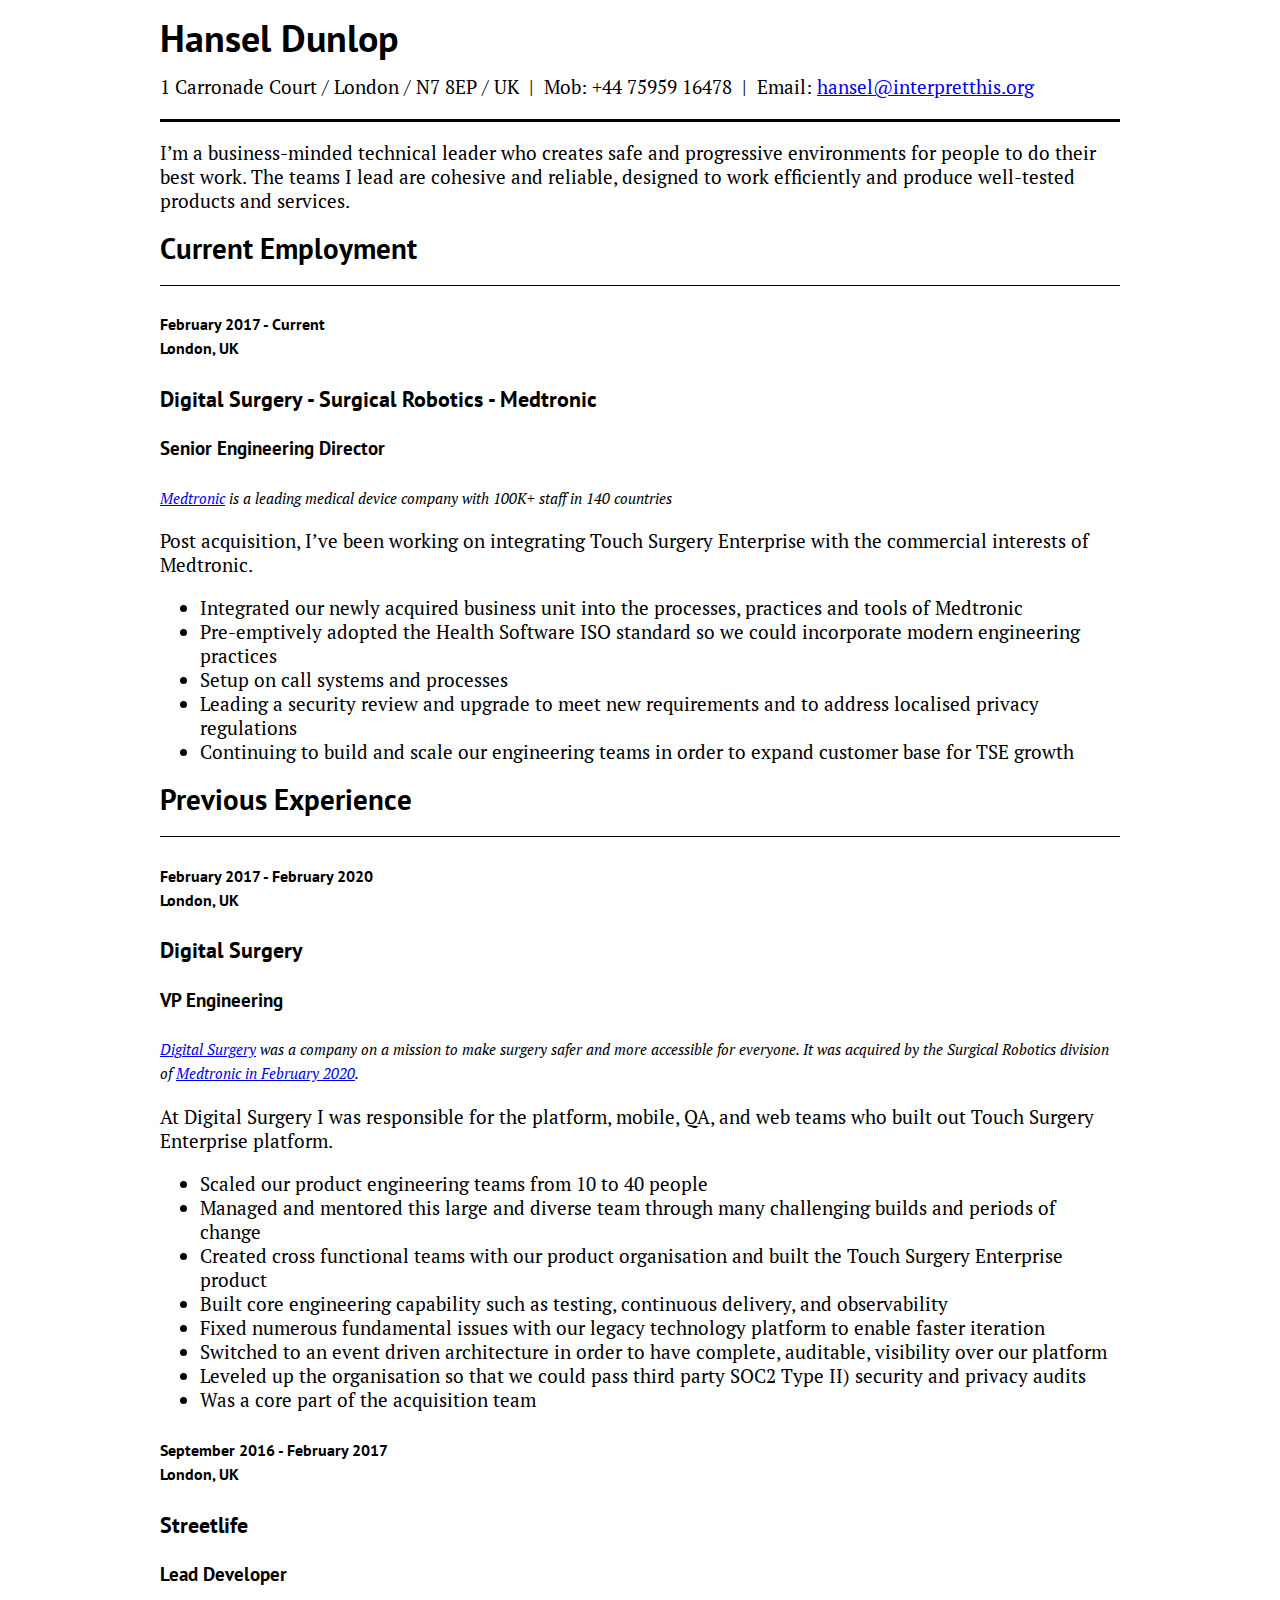
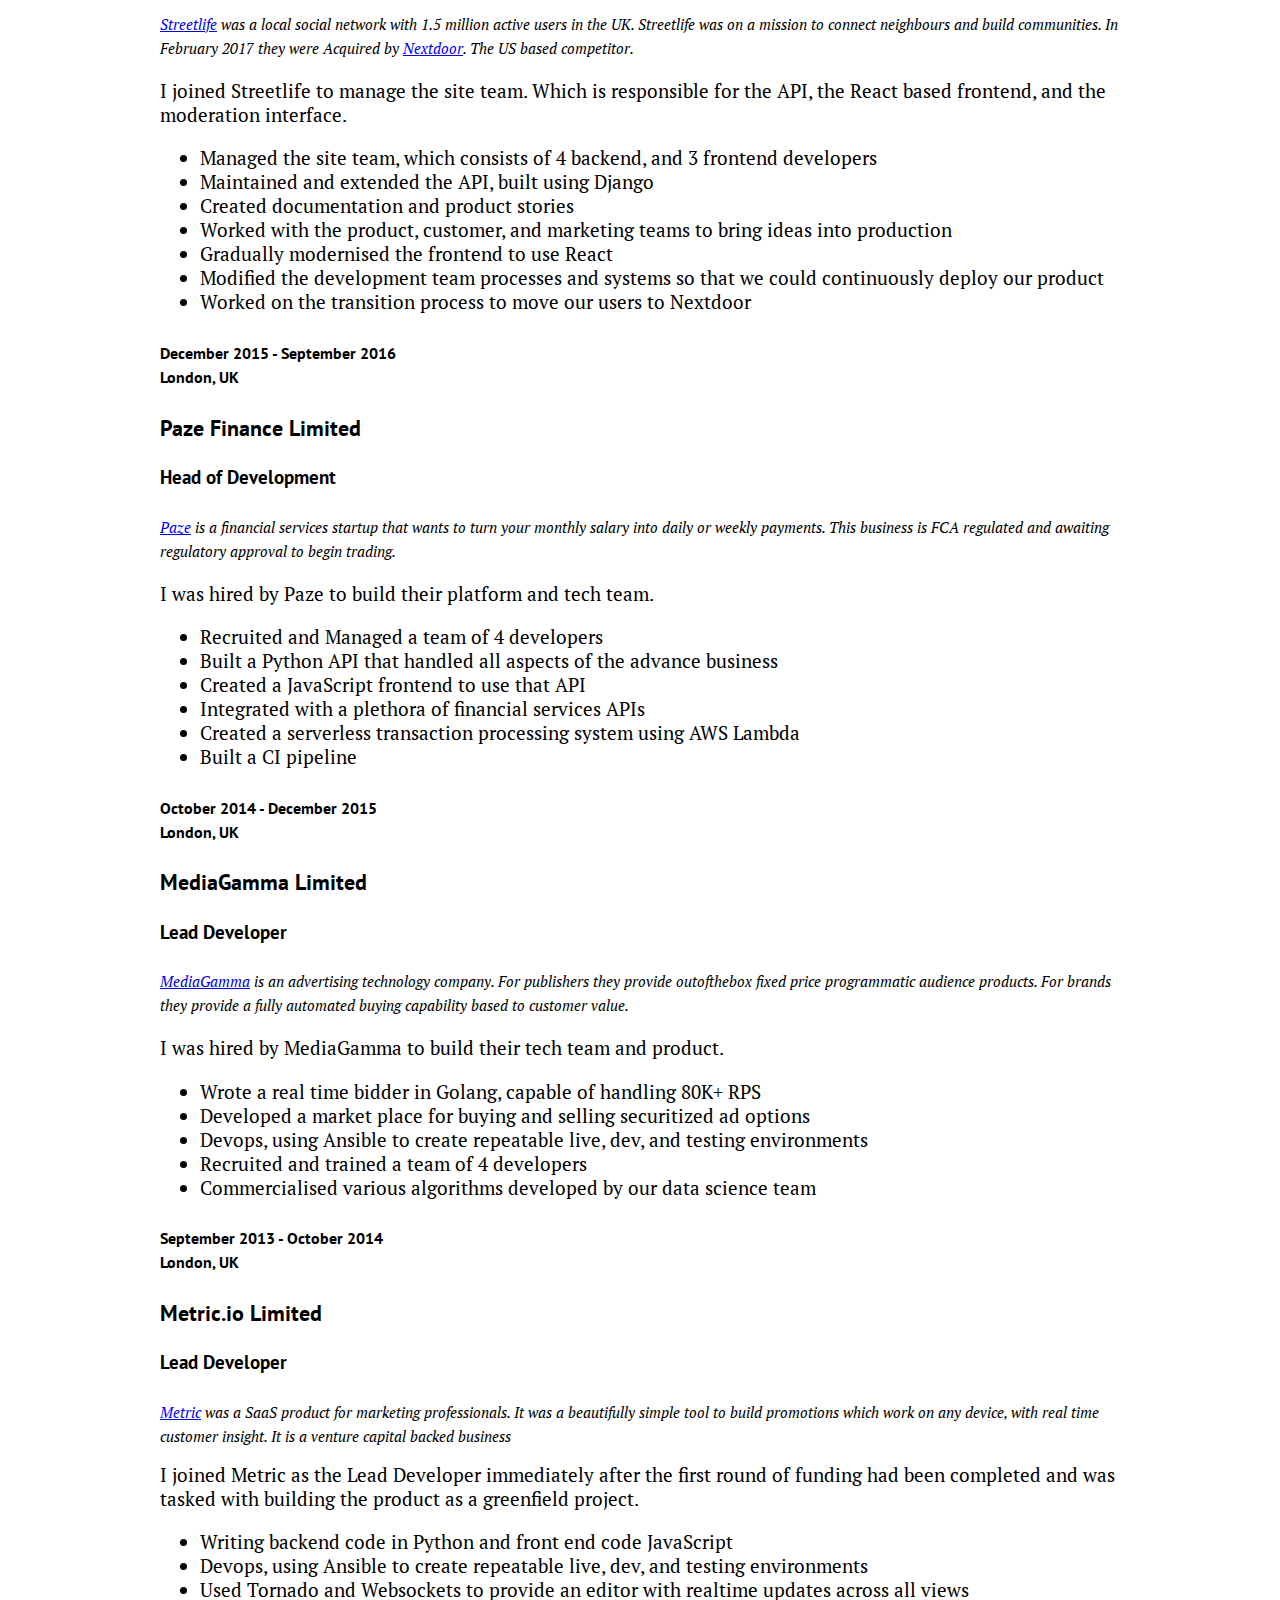
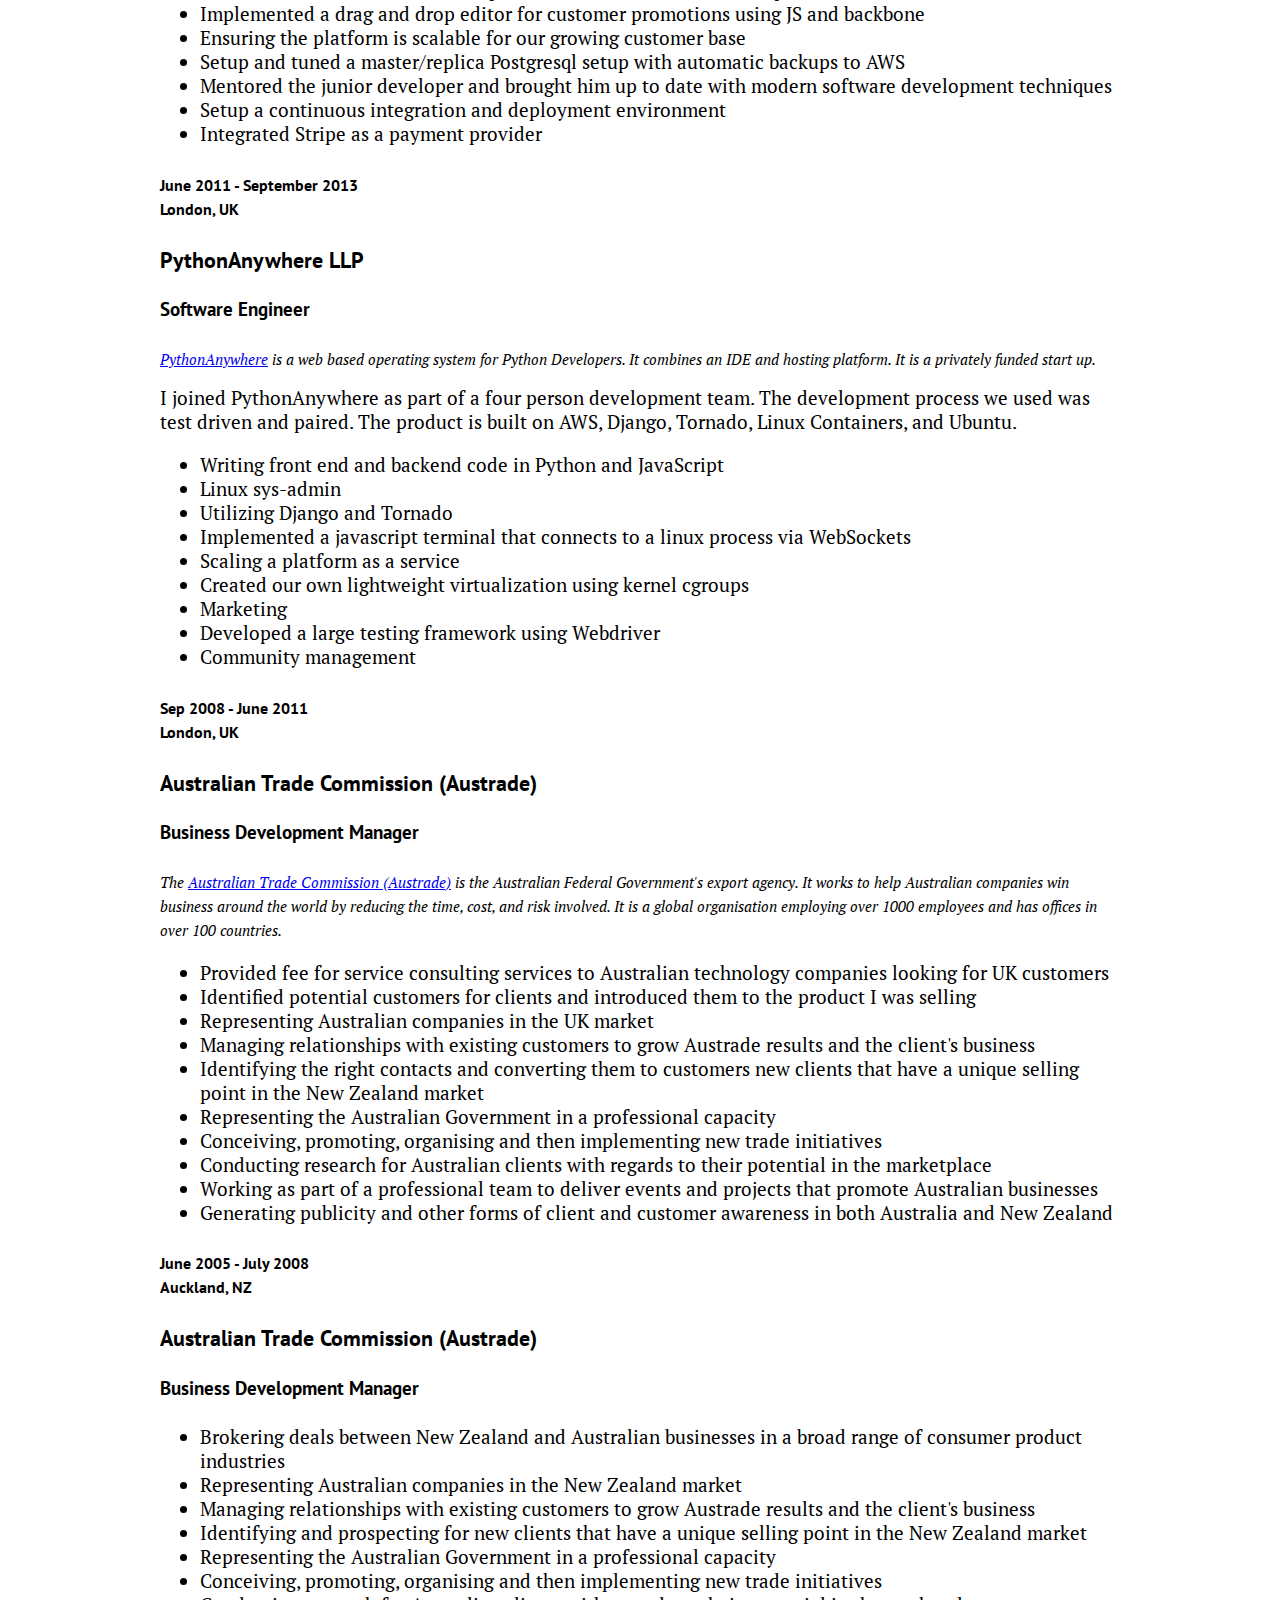
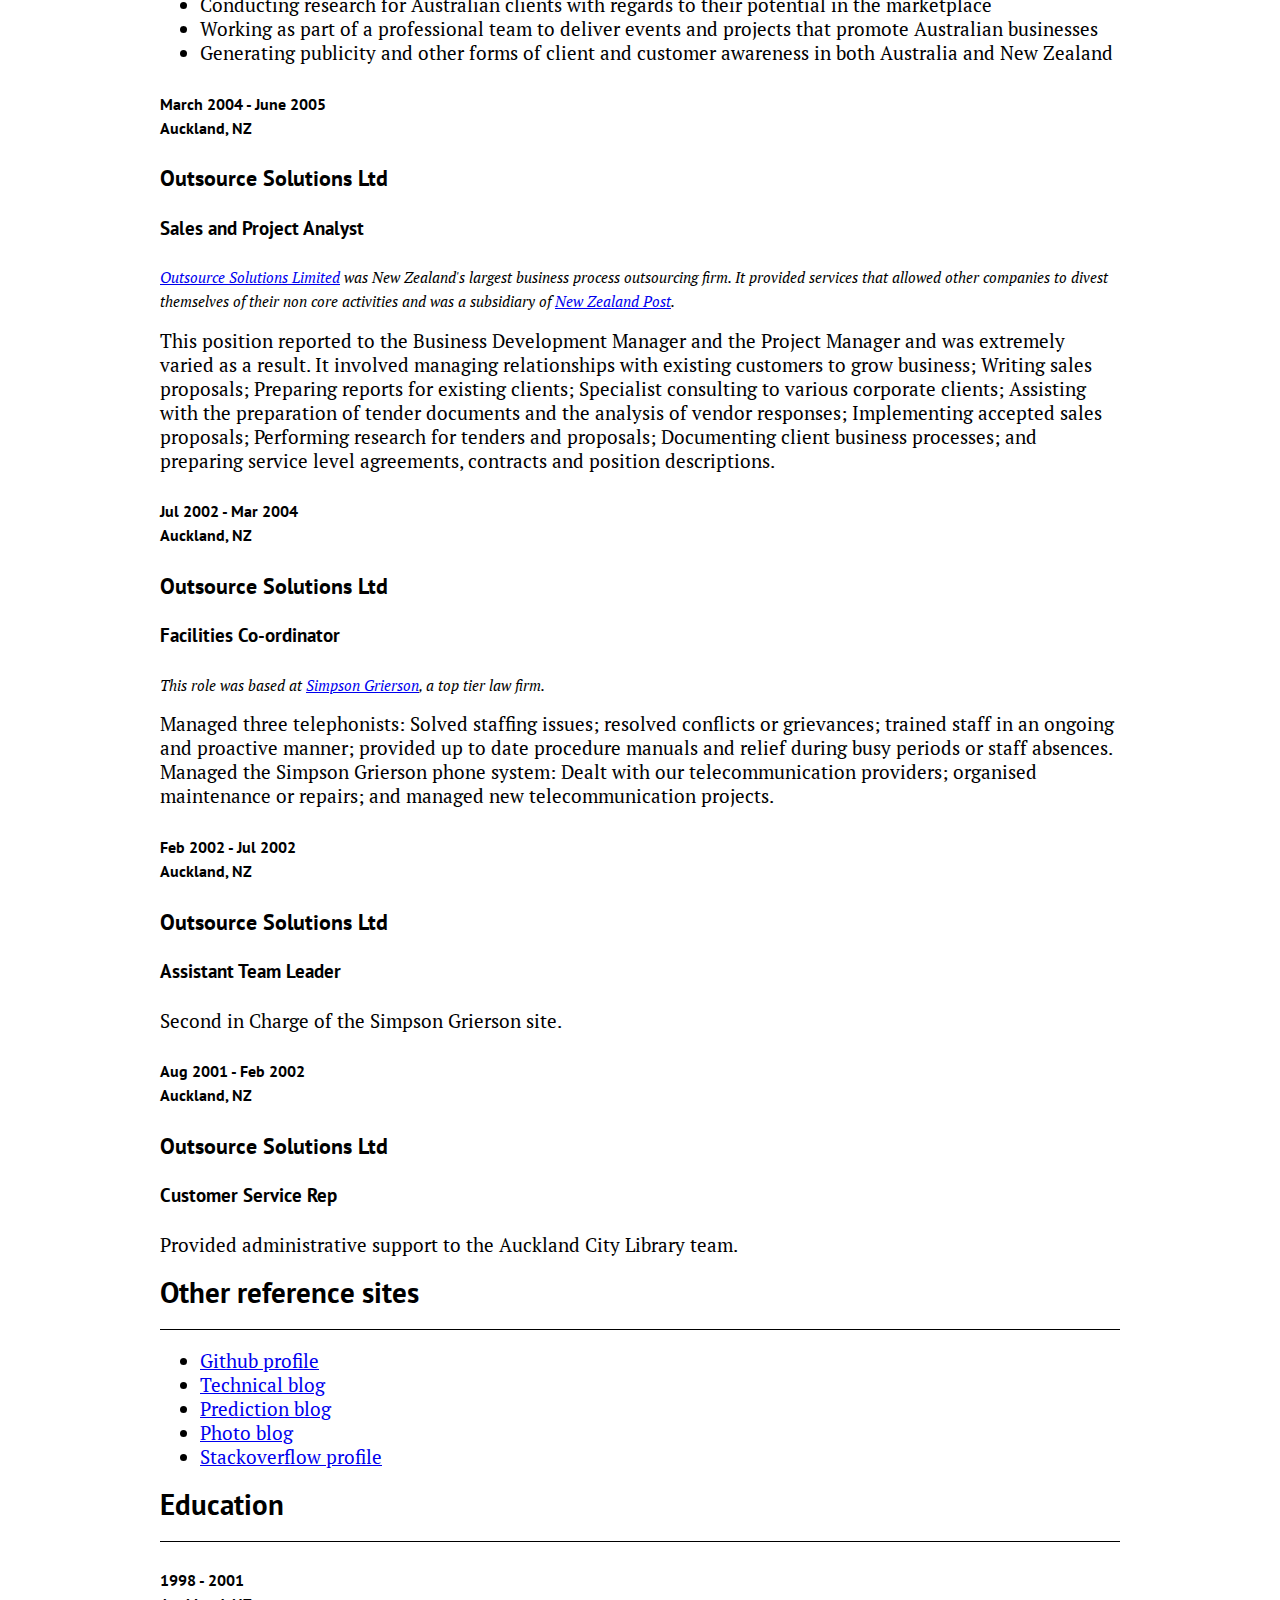
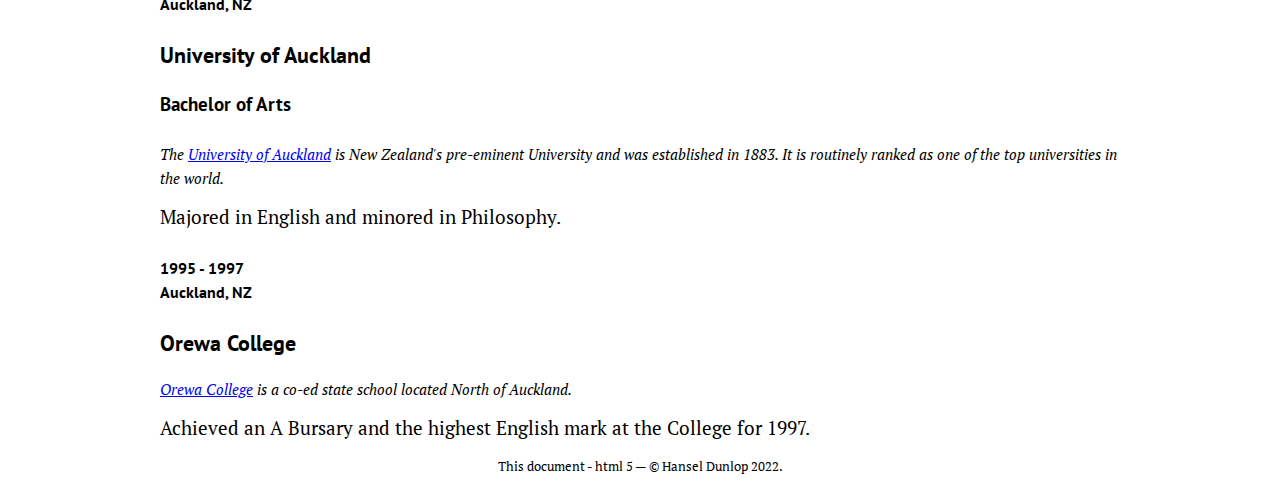
==== commit d5020f78: "Add print page break and update dates" ====
--- a/www.interpretthis.org/static/resume-responsive.html
+++ b/www.interpretthis.org/static/resume-responsive.html
@@ -13,7 +13,7 @@
     <meta content="vim" name="GENERATOR" />
 
     <meta content="Hansel Dunlop" name="author" />
-    <meta content="Hansel Dunlop 2013" name="copyright" />
+    <meta content="Hansel Dunlop 2022" name="copyright" />
     <meta content="all" name="robots" />
 
     <link href='https://fonts.googleapis.com/css?family=PT+Serif:400,700,400italic,700italic' rel='stylesheet' type='text/css'>
@@ -57,8 +57,15 @@
         display: inline-block;
     }
 
+
     .credits {
         font-size: 70%;
+    }
+
+    @media print {
+        .pagebreak {
+            page-break-before: always;
+        }
     }
 
 
@@ -109,7 +116,7 @@
 </ul>
 
 
-<h2>Previous Experience</h2>
+<h2 class="pagebreak">Previous Experience</h2>
 <div class="divider"></div>
 
 <h5>February 2017 - February 2020<br />London, UK</h5>
@@ -404,7 +411,7 @@
 
 <p class="credits" style="text-align: center;">
     This document - html 5 &mdash;
-    &copy; Hansel Dunlop 2014.
+    &copy; Hansel Dunlop 2022.
 </p>
 
 </div>
